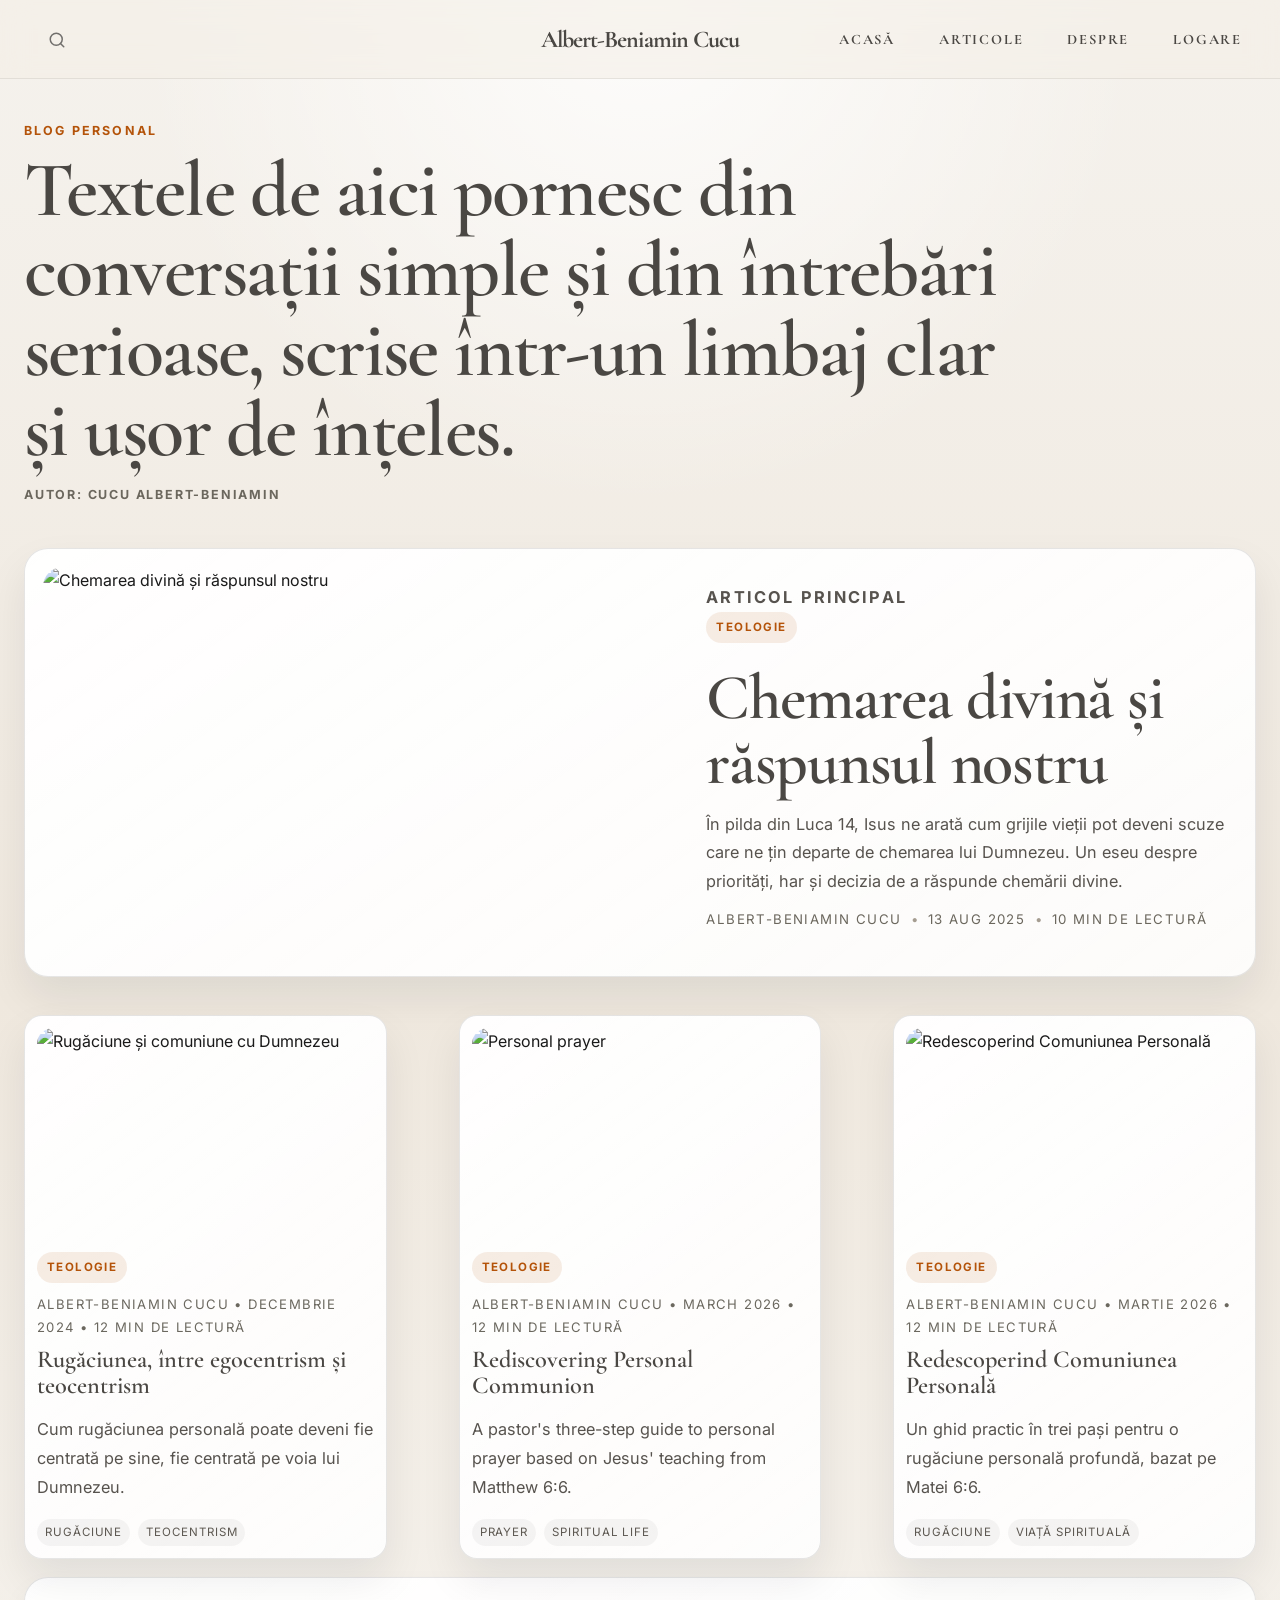
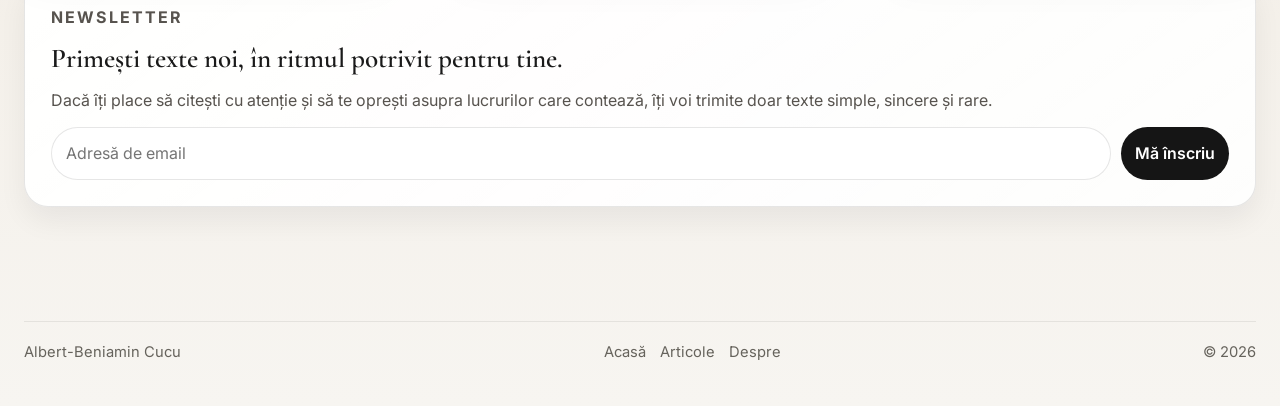
==== index.html @ df70c759 "Update index.html" ====
<!DOCTYPE html>
<html lang="ro">
<head>
    <meta charset="UTF-8">
    <meta name="viewport" content="width=device-width, initial-scale=1.0">
    <meta name="description" content="Blog personal al lui Albert-Beniamin Cucu: eseuri despre credință, viață, sens și liniște, scrise cu ton sobru și editorial.">
    <title>Albert-Beniamin Cucu • Blog personal</title>
    <link rel="stylesheet" href="style.css">

    <!-- Supabase CDN -->
    <script src="https://cdn.jsdelivr.net/npm/@supabase/supabase-js@2"></script>

    <!-- Scripturi de Autentificare -->
    <script src="auth.js" defer></script>
</head>
<body>
    <header>
    <div class="site-header">
        <!-- STÂNGA: Bara de căutare -->
        <div class="header-left">
            <form action="cautare.html" method="GET" class="search-trigger-container" id="search-form">
                <input type="search" name="q" placeholder="Caută..." class="expandable-search" id="search-input" autocomplete="off">
                <label for="search-input" class="search-label" aria-label="Deschide căutarea">
                    <svg class="lupa-svg" width="18" height="18" viewBox="0 0 24 24" fill="none" stroke="currentColor" stroke-width="2" stroke-linecap="round" stroke-linejoin="round">
                        <circle cx="11" cy="11" r="8"></circle>
                        <line x1="21" y1="21" x2="16.65" y2="16.65"></line>
                    </svg>
                </label>
            </form>
        </div>

        <!-- CENTRU: Logo simplu și elegant -->
        <a href="index.html" class="logo">Albert-Beniamin Cucu</a>

        <!-- DREAPTA: Navigație -->
        <nav class="header-right">
            <a href="index.html">Acasă</a>
            <a href="blog.html">Articole</a>
            <a href="despre.html">Despre</a>
            <!-- În interiorul <nav class="header-right"> -->
<a href="autentificare.html" id="auth-link-header">Logare</a>

<!-- Include scriptul de sesiune la finalul fiecărui HTML -->
<script src="auth-session.js"></script>
    </nav>
    </div>
</header>
    <main class="container-grid">
        <section class="editorial-hero">
            <p class="eyebrow">Blog personal</p>
            <h1>Textele de aici pornesc din conversații simple și din întrebări serioase, scrise într-un limbaj clar și ușor de înțeles.</h1>
            <!-- Varianta originala
            <p class="lede">Textele de aici pornesc din conversații simple și din întrebări serioase, scrise într-un limbaj clar și ușor de înțeles.</p>
            -->
            <p class="hero-note">Autor: Cucu Albert-Beniamin</p>
        </section>

       <a href="articol-chemarea-divina.html" class="featured-article">
    <div>
        <img src="https://images.unsplash.com/photo-1517048676732-d65bc937f952?auto=format&fit=crop&w=1200&q=80" 
             alt="Chemarea divină și răspunsul nostru">
    </div>
    <article>
        <p class="eyebrow">Articol principal</p>
        <span class="category-badge">Teologie</span>
        
        <h1>Chemarea divină și răspunsul nostru</h1>
        
        <p>În pilda din Luca 14, Isus ne arată cum grijile vieții pot deveni scuze care ne țin departe de chemarea lui Dumnezeu. Un eseu despre priorități, har și decizia de a răspunde chemării divine.</p>
        
        <div class="feature-meta" style="margin-top: 14px;">
            <span>Albert-Beniamin Cucu</span>
            <span>13 aug 2025</span>
            <span>10 min de lectură</span>
        </div>
    </article>
</a>


        <!-- ARTICOLE GRID -->
        
        <section class="articles-grid" aria-label="Articole recente">
            <a href="rugaciunea-egocentrism-si-teocentrism.html" class="card">
    <img src="https://images.unsplash.com/photo-1507692049790-de58290a4334?auto=format&fit=crop&w=1600&q=80" alt="Rugăciune și comuniune cu Dumnezeu">
    <span class="card-badge">Teologie</span>
    <div class="card-copy">
        <p class="meta">Albert-Beniamin Cucu • Decembrie 2024 • 12 min de lectură</p>
        <h2>Rugăciunea, între egocentrism și teocentrism</h2>
        <p>Cum rugăciunea personală poate deveni fie centrată pe sine, fie centrată pe voia lui Dumnezeu.</p>
        <div class="tag-row">
            <span class="tag-chip">Rugăciune</span>
            <span class="tag-chip">Teocentrism</span>
        </div>
    </div>
</a>

            <a href="rediscovering-personal-communion.html" class="card">
    <img src="https://images.unsplash.com/photo-1438232992991-995b7058bbb3?auto=format&fit=crop&w=1600&q=80" alt="Personal prayer">
    <span class="card-badge">Teologie</span>
    <div class="card-copy">
        <p class="meta">Albert-Beniamin Cucu • March 2026 • 12 min de lectură</p>
        <h2>Rediscovering Personal Communion</h2>
        <p>A pastor's three-step guide to personal prayer based on Jesus' teaching from Matthew 6:6.</p>
        <div class="tag-row">
            <span class="tag-chip">Prayer</span>
            <span class="tag-chip">Spiritual Life</span>
        </div>
    </div>
</a>

            <a href="redescoperind-comuniunea-personala.html" class="card">
    <img src="https://images.unsplash.com/photo-1499728603263-13726abce5fd?auto=format&fit=crop&w=1600&q=80" alt="Redescoperind Comuniunea Personală">
    <span class="card-badge">Teologie</span>
    <div class="card-copy">
        <p class="meta">Albert-Beniamin Cucu • Martie 2026 • 12 min de lectură</p>
        <h2>Redescoperind Comuniunea Personală</h2>
        <p>Un ghid practic în trei pași pentru o rugăciune personală profundă, bazat pe Matei 6:6.</p>
        <div class="tag-row">
            <span class="tag-chip">Rugăciune</span>
            <span class="tag-chip">Viață spirituală</span>
        </div>
    </div>
</a>




            <!-- ARTICOLE Prinicipal apare de doua ori   <a href="articol-chemarea-divina.html" class="card">
                <img src="https://images.unsplash.com/photo-1517048676732-d65bc937f952?auto=format&fit=crop&w=800&q=80" alt="Chemarea divină și răspunsul nostru">
                <span class="card-badge">Teologie</span>
                <div class="card-copy">
                    <p class="meta">Albert-Beniamin Cucu • 13 aug 2025 • 10 min de lectură</p>
                    <h2>Chemarea divină și răspunsul nostru</h2>
                    <p>Reflecții despre pilda scuzelor, chemarea lui Dumnezeu și importanța răspunsului personal în viața credinței.</p>
                    <div class="tag-row"><span class="tag-chip">Chemare</span><span class="tag-chip">Pildă</span></div>
                </div>
            </a> -->

           <!-- <a href="articol-suferinta.html" class="card">
                <img src="https://picsum.photos/id/1005/800/500" alt="Sufletul și suferința">
                <span class="card-badge">Teologie</span>
                <div class="card-copy">
                    <p class="meta">Albert-Beniamin Cucu • 12 ian 2026 • 5 min de lectură</p>
                    <h2>De ce suferința are sens în viața de credincios</h2>
                    <p>Un eseu despre durere, răbdare și felul în care uneori Dumnezeu vorbește prin lucrurile care ne pun la încercare.</p>
                    <div class="tag-row"><span class="tag-chip">Durere</span><span class="tag-chip">Sens</span></div>
                </div>
            </a>

            <a href="articol-esenta-credintei.html" class="card">
                <img src="https://picsum.photos/id/1033/800/500" alt="Esența credinței">
                <span class="card-badge">Patristică</span>
                <div class="card-copy">
                    <p class="meta">Albert-Beniamin Cucu • 8 ian 2026 • 6 min de lectură</p>
                    <h2>Esența credinței în vremuri de zgomot</h2>
                    <p>Un text despre liniște, rugăciune și cum rămânem oameni atunci când totul pare să se grăbească.</p>
                    <div class="tag-row"><span class="tag-chip">Liniște</span><span class="tag-chip">Rugăciune</span></div>
                </div>
            </a>

            <a href="articol-speranta.html" class="card">
                <img src="https://picsum.photos/id/106/800/500" alt="Speranța și viața">
                <span class="card-badge">Spiritualitate</span>
                <div class="card-copy">
                    <p class="meta">Albert-Beniamin Cucu • 2 ian 2026 • 4 min de lectură</p>
                    <h2>Speranța nu este o idee, ci o practică</h2>
                    <p>Despre felul în care nădejdea devine mai reală în viața de zi cu zi, nu doar în cuvinte.</p>
                    <div class="tag-row"><span class="tag-chip">Nădejde</span><span class="tag-chip">Răbdare</span></div>
                </div>
            </a>

            <a href="articol-rugaciune.html" class="card">
                <img src="https://picsum.photos/id/1018/800/500" alt="Rugăciunea de dimineață">
                <span class="card-badge">Istorie</span>
                <div class="card-copy">
                    <p class="meta">Albert-Beniamin Cucu • 28 dec 2025 • 3 min de lectură</p>
                    <h2>Rugăciunea mea de dimineață și sensul zilei</h2>
                    <p>Un text simplu despre cum încep ziua, de ce mă opresc o clipă și ce îmi schimbă tonul întregii zile.</p>
                    <div class="tag-row"><span class="tag-chip">Ritual</span><span class="tag-chip">Dimineață</span></div>
                </div>
            </a> -->

        </section>

        <section id="newsletter" class="newsletter-card" aria-label="Newsletter">
            <p class="eyebrow">Newsletter</p>
            <h2 style="font-family:var(--serif); font-size:1.7rem; line-height:1.05; font-weight:600;">Primești texte noi, în ritmul potrivit pentru tine.</h2>
            <p>Dacă îți place să citești cu atenție și să te oprești asupra lucrurilor care contează, îți voi trimite doar texte simple, sincere și rare.</p>
            <form class="newsletter-form">
                <input type="email" placeholder="Adresă de email" aria-label="Adresă de email">
                <button type="button">Mă înscriu</button>
            </form>
        </section>
    </main>

    <footer>
        <div class="footer-inner">
            <span>Albert-Beniamin Cucu</span>
            <div class="footer-links">
                <a href="index.html">Acasă</a>
                <a href="blog.html">Articole</a>
                <a href="despre.html">Despre</a>
            </div>
            <span>© 2026</span>
        </div>
    </footer>

    <button class="back-to-top" type="button" aria-label="Înapoi sus">↑</button>
    <script src="script.js"></script>

</body>
</html>
---- style.css ----
@import url('https://fonts.googleapis.com/css2?family=Cormorant+Garamond:ital,wght@0,300;0,400;0,500;0,600;1,400&family=Inter:wght@400;500;600;700&display=swap');

:root {
  --bg: #f4f3f0;
  --surface: rgba(255, 255, 255, 0.92);
  --surface-strong: #fffdfa;
  --text: #1a1a1a;
  --muted: #57534e;
  --accent: #b45309;
  --line: rgba(17, 17, 17, 0.10);
  --shadow: 0 20px 42px rgba(15, 23, 42, 0.08);
  --shadow-soft: 0 14px 28px rgba(15, 23, 42, 0.06);
  --serif: 'Cormorant Garamond', serif;
  --sans: 'Inter', sans-serif;
}

* { box-sizing: border-box; margin: 0; padding: 0; }

html { scroll-behavior: smooth; }

body {
  background:
    radial-gradient(circle at top, rgba(255,255,255,0.82), transparent 24%),
    linear-gradient(180deg, #f5f2ed 0%, #efe8de 50%, #f7f5f1 100%);
  color: var(--text);
  font-family: var(--sans);
  line-height: 1.65;
  overflow-x: hidden;
  -webkit-font-smoothing: antialiased;
  text-rendering: optimizeLegibility;
}

img { display: block; max-width: 100%; }

#progress-bar {
  position: fixed;
  top: 0;
  left: 0;
  height: 3px;
  width: 0;
  background: linear-gradient(90deg, #c2410c, #d97706);
  z-index: 40;
}

a { color: inherit; text-decoration: none; }

header {
  position: sticky;
  top: 0;
  z-index: 100;
  /* Fundal mult mai transparent cu blur puternic */
  background: rgba(244, 239, 230, 0.6) !important; 
  backdrop-filter: blur(20px) saturate(180%);
  -webkit-backdrop-filter: blur(20px) saturate(180%);
  border-bottom: 1px solid rgba(17, 17, 17, 0.05);
  padding: 12px 0; /* Mai subțire pe desktop */
  transition: var(--transition);
}

.site-header {
  display: flex;
  justify-content: space-between;
  align-items: center;
  gap: 16px;
  flex-wrap: wrap;
}

.header-actions {
  display: flex;
  align-items: center;
  gap: 10px;
  flex-wrap: wrap;
  justify-content: flex-end;
}

.logo {
  font-family: var(--serif);
  font-size: 2.1rem;
  font-weight: 700;
  letter-spacing: -0.04em;
  color: #121212;
}

nav {
  display: flex;
  align-items: center;
  flex-wrap: wrap;
  gap: 8px;
}

.search-box {
  display: flex;
  align-items: center;
  border: 1px solid rgba(17, 17, 17, 0.10);
  border-radius: 999px;
  background: rgba(255, 255, 255, 0.78);
  padding: 0 10px;
  min-width: min(280px, 100%);
  box-shadow: var(--shadow-soft);
}

.search-box input {
  border: 0;
  background: transparent;
  color: var(--text);
  font: inherit;
  padding: 10px 8px;
  width: 100%;
}

.search-box input::placeholder { color: #7a756e; }

nav a {
  text-transform: uppercase;
  font-size: 0.72rem;
  letter-spacing: 1.8px;
  font-weight: 700;
  color: #5f5b54;
  padding: 10px 12px;
  border-radius: 999px;
  transition: background-color 0.2s ease, color 0.2s ease;
}

nav a:hover {
  color: var(--accent);
  background: rgba(255,255,255,0.65);
}

.container-grid {
  max-width: 1320px;
  margin: 0 auto;
  padding: 36px 24px 96px;
}

.container-reading {
  max-width: 760px;
  margin: 0 auto;
  padding: 28px 18px 104px;
}

.eyebrow {
  text-transform: uppercase;
  letter-spacing: 2.15px;
  font-size: 0.78rem;
  font-weight: 700;
  color: var(--accent);
}

.editorial-hero {
  max-width: 980px;
  margin: 6px 0 42px;
}

.editorial-hero h1 {
  font-family: var(--serif);
  font-size: clamp(2.8rem, 7vw, 4.9rem);
  line-height: 1.02;
  font-weight: 600;
  letter-spacing: -0.04em;
  margin: 10px 0 14px;
}

.editorial-hero .lede {
  max-width: 760px;
  color: #6b675d; /* Am înlocuit var(--muted) cu o culoare fixă mai caldă */
  font-size: 1.08rem;
  line-height: 1.65;
}

.hero-note {
  margin-top: 12px;
  text-transform: uppercase;
  letter-spacing: 1.8px;
  font-size: 0.78rem;
  font-weight: 700;
  color: #6b675d;
}

.featured-article,
.card {
  border: 1px solid var(--line);
  border-radius: 24px;
  background: linear-gradient(145deg, rgba(255,255,255,0.96), rgba(255,255,255,0.84));
  box-shadow: var(--shadow);
}

.intro-card {
  padding: 24px;
  display: flex;
  flex-direction: column;
  justify-content: center;
}

.intro-card h2 {
  font-family: var(--serif);
  font-size: clamp(1.8rem, 5vw, 2.4rem);
  line-height: 1.08;
  font-weight: 600;
  margin: 10px 0 14px;
}

.intro-card p {
  color: var(--muted);
  font-size: 1rem;
}

.ghost-link {
  display: inline-flex;
  align-items: center;
  width: fit-content;
  margin-top: 16px;
  padding: 10px 14px;
  border-radius: 999px;
  background: #151515;
  color: #fff;
  font-size: 0.92rem;
  font-weight: 600;
}

.featured-article {
  display: grid;
  grid-template-columns: 1.08fr 0.92fr;
  gap: 36px;
  align-items: center;
  padding: 18px;
  margin-bottom: 38px;
  transition: transform 0.18s ease, box-shadow 0.18s ease;
}

.featured-article:hover {
  transform: translateY(-3px);
  box-shadow: 0 24px 42px rgba(15, 23, 42, 0.12);
}

.featured-article img {
  width: 100%;
  aspect-ratio: 16 / 10;
  object-fit: cover;
  border-radius: 20px;
}

.featured-article article {
  padding: 8px 6px 8px 2px;
}

.feature-meta {
  display: flex;
  flex-wrap: wrap;
  gap: 10px;
  color: #6b675d;
  font-size: 0.83rem;
  text-transform: uppercase;
  letter-spacing: 1.4px;
  margin-bottom: 10px;
}

.feature-meta span + span::before {
  content: '•';
  margin-right: 8px;
  color: #a59d91;
}

.card-badge,
.category-badge {
  display: inline-flex;
  align-items: center;
  width: fit-content;
  border-radius: 999px;
  padding: 6px 10px;
  background: rgba(180, 83, 9, 0.10);
  color: var(--accent);
  font-size: 0.72rem;
  font-weight: 700;
  text-transform: uppercase;
  letter-spacing: 1.4px;
  margin-bottom: 10px;
}

.featured-article h1,
.essay-header h1 {
  font-family: var(--serif);
  font-size: clamp(2.6rem, 5vw, 4.6rem);
  line-height: 1.02;
  font-weight: 600;
  letter-spacing: -0.03em;
  margin: 12px 0 14px;
}

.featured-article p,
.card p,
.standfirst {
  color: var(--muted);
  font-size: 1.02rem;
  line-height: 1.75;
}

.essay-content p {
  color: #24211b;
  font-family: var(--serif);
  font-size: 1.18rem;
  line-height: 1.88;
  margin-bottom: 1.35rem;
}

.articles-grid {
  display: grid;
  grid-template-columns: repeat(auto-fit, minmax(310px, 1fr));
  gap: 72px;
}

.articles-grid.compact {
  gap: 24px;
}

.card {
  display: block;
  padding: 12px;
  border-radius: 18px;
  transition: transform 0.18s ease, box-shadow 0.18s ease, opacity 0.18s ease;
}

.card:hover {
  transform: translateY(-4px);
  box-shadow: 0 26px 42px rgba(15, 23, 42, 0.12);
  opacity: 0.98;
}

.card img {
  width: 100%;
  aspect-ratio: 16 / 10;
  object-fit: cover;
  border-radius: 16px;
  margin-bottom: 14px;
}

.card h2 {
  font-family: var(--serif);
  font-size: 1.52rem;
  line-height: 1.08;
  font-weight: 500;
  margin-bottom: 8px;
}

.card .card-copy {
  display: grid;
  gap: 8px;
}

.card .tag-row {
  display: flex;
  flex-wrap: wrap;
  gap: 8px;
  margin-top: 10px;
}

.card .tag-chip {
  display: inline-flex;
  align-items: center;
  border-radius: 999px;
  padding: 4px 8px;
  background: rgba(17, 17, 17, 0.04);
  color: #5d5851;
  font-size: 0.72rem;
  letter-spacing: 0.08em;
  text-transform: uppercase;
}

.card .meta,
.article-meta,
.meta {
  color: #6b685f;
  font-size: 0.82rem;
  text-transform: uppercase;
  letter-spacing: 1.4px;
}

.reading-pill {
  display: inline-flex;
  align-items: center;
  gap: 8px;
  color: #6d685d;
  text-transform: uppercase;
  letter-spacing: 1.6px;
  font-size: 0.78rem;
  font-weight: 700;
}

.article-meta {
  display: flex;
  flex-wrap: wrap;
  gap: 10px;
  align-items: center;
  color: #6b675d;
  font-size: 0.86rem;
  text-transform: uppercase;
  letter-spacing: 1.4px;
}

.article-meta span + span::before {
  content: '•';
  margin-right: 10px;
  color: #a59d91;
}

.essay-header {
  text-align: left;
  margin: 18px auto 30px;
  max-width: 900px;
}

.essay-header h1 {
  margin-bottom: 14px;
}

.standfirst {
  font-family: var(--serif);
  font-size: 1.35rem;
  line-height: 1.35;
  color: #3c3832;
  font-style: italic;
  margin-bottom: 18px;
}

.essay-content p {
  font-family: var(--serif);
  font-size: 1.18rem;
  color: #25231d;
  margin-bottom: 24px;
}

.drop-cap::first-letter {
  font-size: 5.2rem;
  float: left;
  line-height: 0.82;
  margin-right: 10px;
  margin-top: 5px;
  font-family: var(--serif);
  font-weight: 600;
}

.full-width-img {
  width: 100vw;
  margin-left: calc(50% - 50vw);
  margin-bottom: 32px;
  border-radius: 24px;
  overflow: hidden;
}

.full-width-img img {
  width: 100%;
  height: auto;
  display: block;
}

.author-note {
  margin-top: 36px;
  border-top: 1px solid var(--line);
  padding-top: 18px;
  color: var(--muted);
  font-size: 0.98rem;
}

footer {
  max-width: 1320px;
  margin: 0 auto;
  padding: 18px 24px 42px;
  color: #66635c;
  font-size: 0.92rem;
}

.newsletter-card,
.author-card,
.related-card,
.share-card {
  border: 1px solid var(--line);
  border-radius: 24px;
  background: linear-gradient(145deg, rgba(255,255,255,0.96), rgba(255,255,255,0.88));
  box-shadow: var(--shadow-soft);
}

.newsletter-card {
  padding: 26px;
  display: grid;
  gap: 14px;
  margin-top: 18px;
}

.newsletter-card p {
  color: var(--muted);
  font-size: 1rem;
}

.newsletter-form {
  display: flex;
  flex-wrap: wrap;
  gap: 10px;
}

.newsletter-form input {
  flex: 1 1 260px;
  border: 1px solid var(--line);
  border-radius: 999px;
  padding: 12px 14px;
  background: rgba(255,255,255,0.9);
  color: var(--text);
  font: inherit;
}

.newsletter-form button {
  border: 0;
  border-radius: 999px;
  padding: 11px 14px;
  background: #151515;
  color: #fff;
  font: inherit;
  font-weight: 600;
  cursor: pointer;
  transition: transform 0.15s ease, opacity 0.15s ease;
}

.newsletter-form button:hover {
  transform: translateY(-1px);
  opacity: 0.95;
}

.back-to-top {
  width: 46px;
  height: 46px;
  padding: 0;
  border: 1px solid rgba(180, 83, 9, 0.25);
  border-radius: 999px;
  background: rgba(255, 255, 255, 0.94);
  color: var(--accent);
  font-size: 1.12rem;
  line-height: 1;
  display: inline-flex;
  align-items: center;
  justify-content: center;
  box-shadow: var(--shadow-soft);
  cursor: pointer;
  transition: transform 0.15s ease, background-color 0.15s ease, color 0.15s ease;
}

.back-to-top:hover {
  transform: translateY(-1px);
  background: rgba(180, 83, 9, 0.08);
  color: #9a4d0b;
}

.back-to-top {
  position: fixed;
  right: 18px;
  bottom: 18px;
  z-index: 30;
  box-shadow: var(--shadow-soft);
  display: none;
}

.back-to-top.visible { display: inline-flex; }

.share-card {
  padding: 18px;
  margin-top: 24px;
}

.share-row {
  display: flex;
  flex-wrap: wrap;
  gap: 10px;
  margin-top: 10px;
}

.share-link {
  display: inline-flex;
  align-items: center;
  gap: 8px;
  border: 1px solid var(--line);
  border-radius: 999px;
  padding: 9px 12px;
  background: rgba(255,255,255,0.9);
  color: #333;
  font-size: 0.92rem;
  transition: border-color 0.15s ease, color 0.15s ease;
}

.share-link:hover {
  border-color: rgba(194, 65, 12, 0.35);
  color: var(--accent);
}

.author-card {
  padding: 20px;
  margin-top: 24px;
}

.author-card-inner {
  display: flex;
  gap: 16px;
  align-items: flex-start;
}

.author-avatar {
  width: 72px;
  height: 72px;
  border-radius: 50%;
  object-fit: cover;
  border: 1px solid rgba(17, 17, 17, 0.08);
  flex: 0 0 auto;
}

.author-card h3,
.related-card h3 {
  font-family: var(--serif);
  font-size: 1.35rem;
  line-height: 1.1;
  margin-bottom: 8px;
}

.author-card p,
.related-card p {
  color: var(--muted);
  font-size: 0.98rem;
}

.related-grid {
  display: grid;
  grid-template-columns: repeat(auto-fit, minmax(220px, 1fr));
  gap: 18px;
  margin-top: 14px;
}

.filter-row {
  display: flex;
  flex-wrap: wrap;
  gap: 10px;
  margin: 8px 0 18px;
}

.filter-chip {
  border: 1px solid rgba(17, 17, 17, 0.10);
  border-radius: 999px;
  background: rgba(255, 255, 255, 0.82);
  color: #4b463e;
  padding: 8px 12px;
  cursor: pointer;
  font-size: 0.82rem;
  text-transform: uppercase;
  letter-spacing: 1.3px;
  transition: border-color 0.2s ease, color 0.2s ease, background-color 0.2s ease;
}

.filter-chip:hover,
.filter-chip.active {
  border-color: rgba(180, 83, 9, 0.35);
  background: rgba(180, 83, 9, 0.10);
  color: var(--accent);
}

.about-grid,
.mission-grid {
  display: grid;
  grid-template-columns: repeat(auto-fit, minmax(280px, 1fr));
  gap: 18px;
  margin-top: 18px;
}

.highlight-card {
  border: 1px solid var(--line);
  border-radius: 24px;
  padding: 18px;
  background: linear-gradient(145deg, rgba(255,255,255,0.96), rgba(255,255,255,0.88));
  box-shadow: var(--shadow-soft);
}

.highlight-card h3,
.highlight-card h2 {
  font-family: var(--serif);
  font-size: 1.45rem;
  line-height: 1.08;
  margin-bottom: 10px;
}

.highlight-card p {
  color: var(--muted);
  font-size: 0.98rem;
}

.related-card {
  padding: 12px;
}

.related-card img {
  width: 100%;
  aspect-ratio: 16 / 10;
  object-fit: cover;
  border-radius: 14px;
  margin-bottom: 10px;
}

.related-card h3 {
  font-size: 1.15rem;
  margin-bottom: 6px;
}

.caption {
  display: block;
  font-size: 0.88rem;
  color: #6f6b64;
  text-align: center;
  margin-top: 8px;
  margin-bottom: 16px;
}

.footer-inner {
  display: flex;
  justify-content: space-between;
  gap: 14px;
  flex-wrap: wrap;
  border-top: 1px solid rgba(17, 17, 17, 0.08);
  padding-top: 18px;
}

.footer-links {
  display: flex;
  flex-wrap: wrap;
  gap: 14px;
}

.footer-links a:hover {
  color: var(--accent);
}

@media (max-width: 1040px) {
  .featured-article { grid-template-columns: 1fr; }
  .articles-grid { gap: 42px; }
}

@media (max-width: 900px) {
  .header-actions { width: 100%; justify-content: space-between; }
  .search-box { min-width: 0; flex: 1 1 240px; }
}

@media (max-width: 760px) {
  header {
    padding: 14px 14px 16px;
  }

  .site-header {
    align-items: flex-start;
  }

  nav {
    width: 100%;
    gap: 4px;
  }

  nav a {
    padding: 8px 10px;
  }

  .container-grid,
  .container-reading {
    padding-left: 20px;
    padding-right: 20px;
  }

  .editorial-hero {
    margin-bottom: 18px;
  }

  .editorial-hero h1 {
    font-size: clamp(2rem, 8vw, 2.6rem);
    line-height: 1.05;
  }

  .featured-article {
    gap: 14px;
    padding: 10px;
  }

  .featured-article h1,
  .essay-header h1 {
    font-size: clamp(2rem, 8vw, 2.6rem);
  }

  .essay-content p {
    font-size: 1.04rem;
    line-height: 1.75;
  }

  .card h2 {
    font-size: 1.35rem;
  }

  .newsletter-card {
    padding: 18px;
  }

  .newsletter-form button {
    width: 100%;
  }

  .header-actions,
  nav {
    width: 100%;
  }

  .search-box {
    width: 100%;
  }
}
/* ============================================================
   FIX FINAL: CULOARE GRI-CALD (EDITORIAL) PENTRU TOT SITE-UL
   ============================================================ */

/* 1. Forțăm culoarea pe toate titlurile H1 (Index și Articole) */
h1, 
.editorial-hero h1, 
.featured-article h1, 
.essay-header h1,
.article-top-section h1 {
    color: #4a4743 !important;
    font-weight: 600 !important;
    letter-spacing: -0.02em !important;
}

/* 2. Forțăm culoarea pe Logo și Navigație */
.logo, 
.site-header .logo {
    color: #4a4743 !important;
    font-family: var(--serif) !important;
    opacity: 1 !important;
}

nav a {
    color: rgba(74, 71, 67, 0.8) !important; /* Navigație puțin mai discretă */
}

/* 3. Forțăm culoarea pe Carduri (H2 și H3) */
.card-copy h2, 
.card h3,
.related-card h3 {
    color: #4a4743 !important;
    font-weight: 600 !important;
}

/* 4. Fix pentru Bara de Căutare (să fie în ton) */
.search-field {
    color: #4a4743 !important;
}

.search-field::placeholder {
    color: rgba(74, 71, 67, 0.4) !important;
}

.search-wrapper {
    border-bottom: 1px solid rgba(74, 71, 67, 0.2) !important;
}
/* ALINIERE GENERALĂ HEADER */
.site-header {
    display: flex;
    justify-content: space-between;
    align-items: center;
    max-width: 1200px;
    margin: 0 auto;
    width: 100%;
}

.logo {
    font-family: var(--serif);
    font-size: 1.5rem;
    font-weight: 700;
    color: #4a4743 !important;
    text-decoration: none;
    letter-spacing: -0.02em;
}
/* ===== LOGO & SITE HEADER ALIGNMENT ===== */
.site-header {
    display: flex;
    justify-content: space-between;
    align-items: center;
    max-width: 1200px;
    margin: 0 auto;
    width: 100%;
}

.logo {
    font-family: var(--serif);
    font-size: 1.5rem;
    font-weight: 700;
    color: #4a4743 !important;
    text-decoration: none;
    letter-spacing: -0.02em;
}

/* ===== EXPANDABLE SEARCH CU LUPA SVG ===== */
.search-trigger-container {
    display: inline-flex;
    align-items: center;
    position: relative;
    margin-left: 15px;
    vertical-align: middle;
}

.lupa-svg {
    color: #4a4743; /* Culoarea gri-cald a site-ului */
    opacity: 0.6;
    transition: all 0.3s ease;
}

.search-label {
    cursor: pointer;
    display: flex;
    align-items: center;
    padding: 5px;
}

.search-label:hover .lupa-svg {
    opacity: 1;
    transform: scale(1.1);
}

.expandable-search {
    width: 0px;
    opacity: 0;
    border: none !important;
    border-bottom: 1px solid rgba(74, 71, 67, 0.2) !important;
    background: transparent !important;
    outline: none !important;
    padding: 4px 0 !important;
    font-family: var(--serif) !important;
    font-size: 0.9rem !important;
    color: #4a4743 !important;
    transition: width 0.4s cubic-bezier(0.4, 0, 0.2, 1), opacity 0.3s ease !important;
    cursor: pointer;
}

.expandable-search:focus {
    width: 150px;
    opacity: 1;
    cursor: text;
    margin-right: 10px;
    padding-right: 5px !important;
}

.expandable-search::placeholder {
    color: rgba(74, 71, 67, 0.4);
    font-style: italic;
}

/* FIX MOBIL */
@media (max-width: 768px) {
    .site-header {
        flex-direction: column;
        gap: 15px;
    }
    .search-trigger-container {
        margin-left: 0;
        width: 100%;
        justify-content: center;
    }
    .expandable-search:focus {
        width: 100% !important;
    }
}
/* Curățăm stilul butonului de search să arate exact ca vechiul label */
.search-label {
    background: none !important;
    border: none !important;
    padding: 5px !important;
    cursor: pointer !important;
    display: flex !important;
    align-items: center !important;
    outline: none !important;
}

.search-label:hover .lupa-svg {
    opacity: 1;
    transform: scale(1.1);
}

/* Ne asigurăm că formularul stă bine în navigație */
.search-trigger-container {
    display: inline-flex;
    vertical-align: middle;
    margin-left: 15px;
}
/* ============================================================
   HEADER CENTERED LAYOUT - LOGO ÎN CENTRU
   ============================================================ */

header {
    max-width: 100%;
    margin: 0 auto;
    padding: 18px 26px 16px;
    border-bottom: 1px solid rgba(17, 17, 17, 0.08);
    background: rgba(244, 239, 230, 0.86);
    backdrop-filter: blur(14px);
    position: sticky;
    top: 0;
    z-index: 20;
}

.site-header {
    display: grid;
    grid-template-columns: 1fr auto 1fr;
    align-items: center;
    gap: 30px;
    max-width: 1320px;
    margin: 0 auto;
}

.header-left {
    display: flex;
    justify-content: flex-start;
}

.logo {
    font-family: var(--serif);
    font-size: 1.5rem;
    font-weight: 700;
    letter-spacing: -0.04em;
    color: #4a4743 !important;
    text-decoration: none;
    text-align: center;
    transition: opacity 0.3s ease;
    white-space: nowrap;
}

.logo:hover {
    opacity: 0.8;
}

.header-right {
    display: flex;
    justify-content: flex-end;
    gap: 20px;
}

.header-right a {
    font-family: var(--serif);
    font-size: 0.9rem;
    color: #4a4743 !important;
    text-decoration: none;
    transition: opacity 0.3s ease;
    white-space: nowrap;
}

.header-right a:hover {
    opacity: 0.6;
}

/* 4. SISTEM CĂUTARE EXPANDABILĂ (Stânga) */
.header-left { 
    display: flex; 
    justify-content: flex-start; 
    align-items: center;
    min-width: 40px; /* Asigură spațiu pentru lupă */
}

.search-trigger-container {
    display: flex;
    align-items: center;
    position: relative;
    flex-direction: row-reverse; /* Pune lupa înaintea inputului vizual */
}

.expandable-search {
    width: 0;
    opacity: 0;
    border: none !important;
    border-bottom: 1px solid rgba(74, 71, 67, 0.3) !important;
    background: transparent !important;
    outline: none !important;
    font-family: var(--serif) !important;
    font-size: 0.95rem !important;
    color: var(--text-main) !important;
    padding: 4px 0 !important;
    transition: width 0.4s cubic-bezier(0.4, 0, 0.2, 1), opacity 0.3s ease;
    /* Eliminăm visibility:hidden care bloca click-ul */
    pointer-events: none; 
}

/* Când dai click pe lupă, inputul se activează */
.expandable-search:focus {
    width: 180px;
    opacity: 1;
    pointer-events: auto; /* Permite scrierea */
    padding-left: 10px !important;
    margin-left: 5px;
}

.search-label {
    cursor: pointer;
    display: flex;
    align-items: center;
    justify-content: center;
    width: 32px;
    height: 32px;
    z-index: 10; /* Se asigură că lupa e mereu deasupra pentru click */
}

.lupa-svg {
    color: var(--text-main);
    opacity: 0.6;
    transition: var(--transition);
}

.search-label:hover .lupa-svg {
    opacity: 1;
    transform: scale(1.1);
}

/* Stil pentru placeholder */
.expandable-search::placeholder {
    color: rgba(74, 71, 67, 0.4);
    font-style: italic;
}
/* ============================================================
   9. RESPONSIVE DESIGN (OPTIMIZAT PENTRU MOBIL - NOTA 10)
   ============================================================ */
@media (max-width: 768px) {
    /* 1. Header ultra-subțire și transparent */
    header {
        padding: 8px 0 !important;
        background: rgba(244, 239, 230, 0.6) !important;
        backdrop-filter: blur(15px) !important;
        -webkit-backdrop-filter: blur(15px) !important;
    }

    /* 2. Re-aranjare layout: Căutare în stânga, Navigație în dreapta */
    .site-header {
        grid-template-columns: auto 1fr !important; /* Scoatem coloana de logo */
        gap: 0 !important;
        padding: 0 15px !important;
    }

    /* 3. ASCUNDEM LOGO-UL (Numele) DOAR PE MOBIL */
    .logo {
        display: none !important;
    }

    /* 4. Stiluri Navigație (Home, Articole, Despre) */
    .header-right {
        justify-content: flex-end !important;
        gap: 12px !important; /* Spațiu între link-uri */
    }

    .header-right a {
        font-size: 0.65rem !important;
        letter-spacing: 1px !important;
        font-weight: 700;
        text-transform: uppercase;
        color: var(--text-main) !important;
        padding: 5px 2px !important;
    }

    /* 5. Căutarea pe mobil */
    .header-left {
        display: flex !important;
        align-items: center !important;
    }

    .expandable-search:focus {
        width: 110px !important; /* Se deschide suficient cât să nu înghesuie meniul */
        font-size: 0.85rem !important;
        background: rgba(255,255,255,0.3) !important;
        border-radius: 4px;
    }

    .lupa-svg {
        width: 18px;
        height: 18px;
    }

    /* 6. Ajustări conținut pagină pentru a câștiga spațiu */
    .editorial-hero {
        margin: 25px auto 15px !important;
    }

    .editorial-hero h1 {
        font-size: 2.2rem !important;
        padding: 0 10px;
    }

    /* Protejăm marginile textului în articole */
    .container-reading, .essay-content {
        padding: 30px 20px !important;
    }
}

/* Fix pentru ecrane foarte înguste (sub 360px) */
@media (max-width: 360px) {
    .header-right {
        gap: 8px !important;
    }
    .header-right a {
        font-size: 0.6rem !important;
        letter-spacing: 0.5px !important;
    }
}
/* ===== STILURI PAGINA AUTENTIFICARE ===== */
.auth-wrapper {
    min-height: 80vh;
    display: flex;
    align-items: center;
    justify-content: center;
    padding: 20px;
}
.auth-card {
    width: 100%;
    max-width: 400px;
    background: #fffdfa;
    padding: 40px;
    border-radius: 24px;
    border: 1px solid rgba(17, 17, 17, 0.08);
    box-shadow: 0 20px 42px rgba(15, 23, 42, 0.08);
    position: relative;
    overflow: hidden;
}
.auth-card h1 {
    font-family: 'Cormorant Garamond', serif;
    font-size: 2.2rem;
    color: #4a4743;
    text-align: center;
    margin-bottom: 8px;
}
.auth-card p {
    text-align: center;
    color: #74716b;
    font-size: 0.95rem;
    margin-bottom: 30px;
}
.form-group { margin-bottom: 20px; }
.form-group input {
    width: 100%;
    padding: 14px;
    border: 1px solid rgba(17, 17, 17, 0.1);
    border-radius: 12px;
    font-family: inherit;
    font-size: 1rem;
    outline: none;
    transition: border-color 0.3s;
}
.form-group input:focus { border-color: #b45309; }

.btn-auth {
    width: 100%;
    padding: 14px;
    background: #4a4743;
    color: white;
    border: none;
    border-radius: 12px;
    font-size: 1rem;
    font-weight: 600;
    cursor: pointer;
    transition: all 0.3s ease;
}
.btn-auth:disabled { background: #a5a29a; cursor: not-allowed; }

#success-banner {
    display: none;
    background: #d1fae5;
    color: #065f46;
    padding: 15px;
    border-radius: 12px;
    text-align: center;
    font-weight: 600;
    margin-bottom: 20px;
    border: 1px solid #34d399;
}
#error-msg {
    color: #c2410c;
    font-size: 0.85rem;
    text-align: center;
    margin-top: 15px;
    display: none;
}
.toggle-text {
    text-align: center;
    margin-top: 25px;
    font-size: 0.9rem;
    color: #74716b;
}
.toggle-link {
    color: #b45309;
    font-weight: 700;
    cursor: pointer;
}
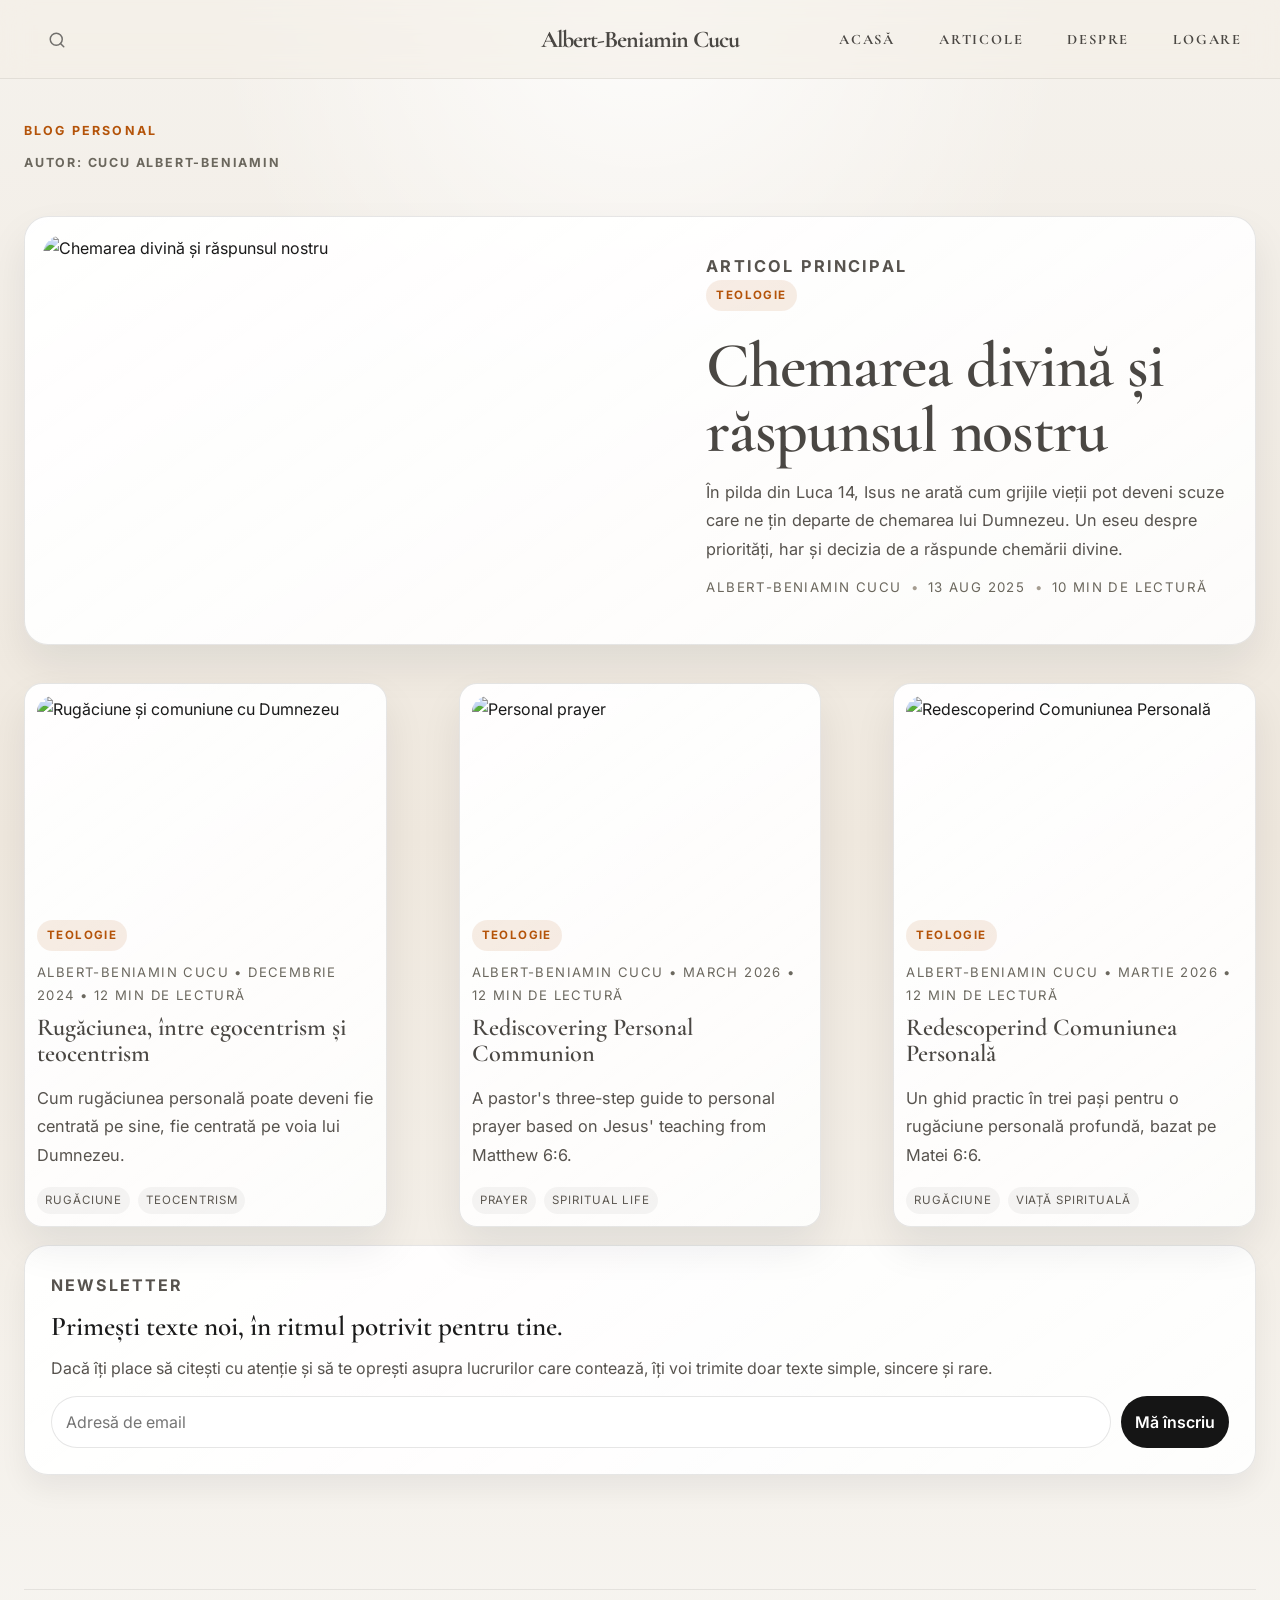
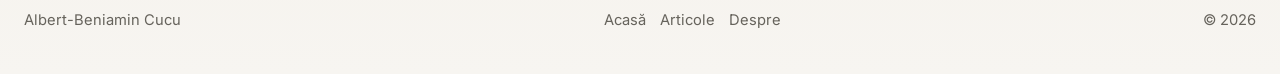
==== commit e6e10046: "Update index.html" ====
--- a/index.html
+++ b/index.html
@@ -6,12 +6,8 @@
     <meta name="description" content="Blog personal al lui Albert-Beniamin Cucu: eseuri despre credință, viață, sens și liniște, scrise cu ton sobru și editorial.">
     <title>Albert-Beniamin Cucu • Blog personal</title>
     <link rel="stylesheet" href="style.css">
-
-    <!-- Supabase CDN -->
     <script src="https://cdn.jsdelivr.net/npm/@supabase/supabase-js@2"></script>
-
-    <!-- Scripturi de Autentificare -->
-    <script src="auth.js" defer></script>
+    <script src="script.js"></script>
 </head>
 <body>
     <header>
@@ -48,9 +44,8 @@
     <main class="container-grid">
         <section class="editorial-hero">
             <p class="eyebrow">Blog personal</p>
+            <!--
             <h1>Textele de aici pornesc din conversații simple și din întrebări serioase, scrise într-un limbaj clar și ușor de înțeles.</h1>
-            <!-- Varianta originala
-            <p class="lede">Textele de aici pornesc din conversații simple și din întrebări serioase, scrise într-un limbaj clar și ușor de înțeles.</p>
             -->
             <p class="hero-note">Autor: Cucu Albert-Beniamin</p>
         </section>
--- a/style.css
+++ b/style.css
@@ -1287,11 +1287,51 @@
     font-weight: 700;
     cursor: pointer;
 }
-
-
-
-
-
-
-
-
+/* ===== STILURI PAGINA DESPRE (AUTOR) ===== */
+
+.profile-image-wrapper {
+    margin: 40px auto 20px;
+    width: 180px;
+    height: 180px;
+}
+
+.about-round-img {
+    width: 100%;
+    height: 100%;
+    object-fit: cover;
+    border-radius: 50%; /* Face imaginea rotundă */
+    border: 3px solid white;
+    box-shadow: 0 10px 25px rgba(0,0,0,0.1);
+}
+
+.section-divider {
+    border: none;
+    border-top: 1px solid var(--line);
+    margin: 40px 0;
+    width: 100%;
+    opacity: 0.3;
+}
+
+.english-text {
+    font-style: normal;
+    border-left: 2px solid rgba(180, 83, 9, 0.2);
+    padding-left: 25px;
+}
+
+@media (max-width: 768px) {
+    .profile-image-wrapper {
+        width: 140px;
+        height: 140px;
+    }
+    .english-text {
+        padding-left: 15px;
+    }
+}
+
+
+
+
+
+
+
+
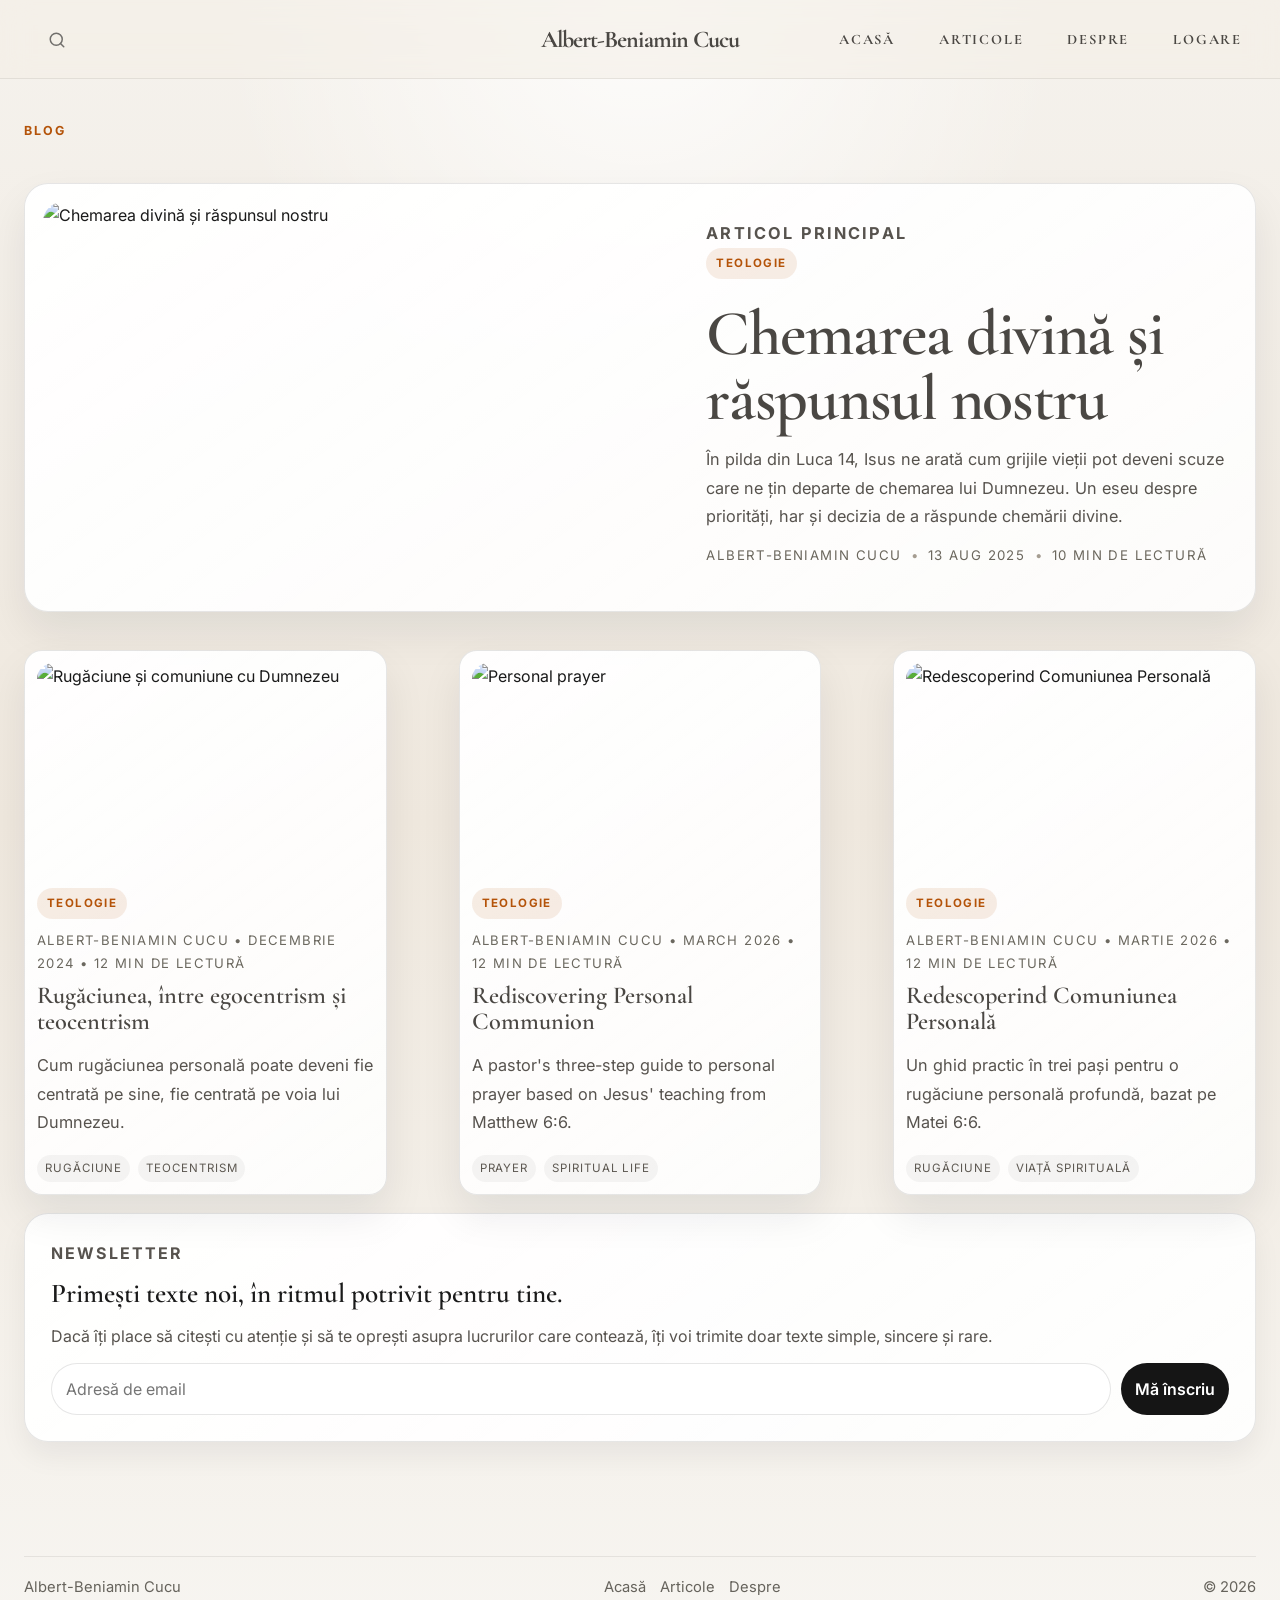
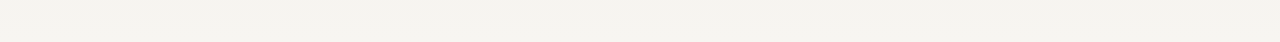
==== commit 778b69f1: "Update index.html" ====
--- a/index.html
+++ b/index.html
@@ -43,11 +43,10 @@
 </header>
     <main class="container-grid">
         <section class="editorial-hero">
-            <p class="eyebrow">Blog personal</p>
+            <p class="eyebrow">Blog</p>
             <!--
             <h1>Textele de aici pornesc din conversații simple și din întrebări serioase, scrise într-un limbaj clar și ușor de înțeles.</h1>
             -->
-            <p class="hero-note">Autor: Cucu Albert-Beniamin</p>
         </section>
 
        <a href="articol-chemarea-divina.html" class="featured-article">
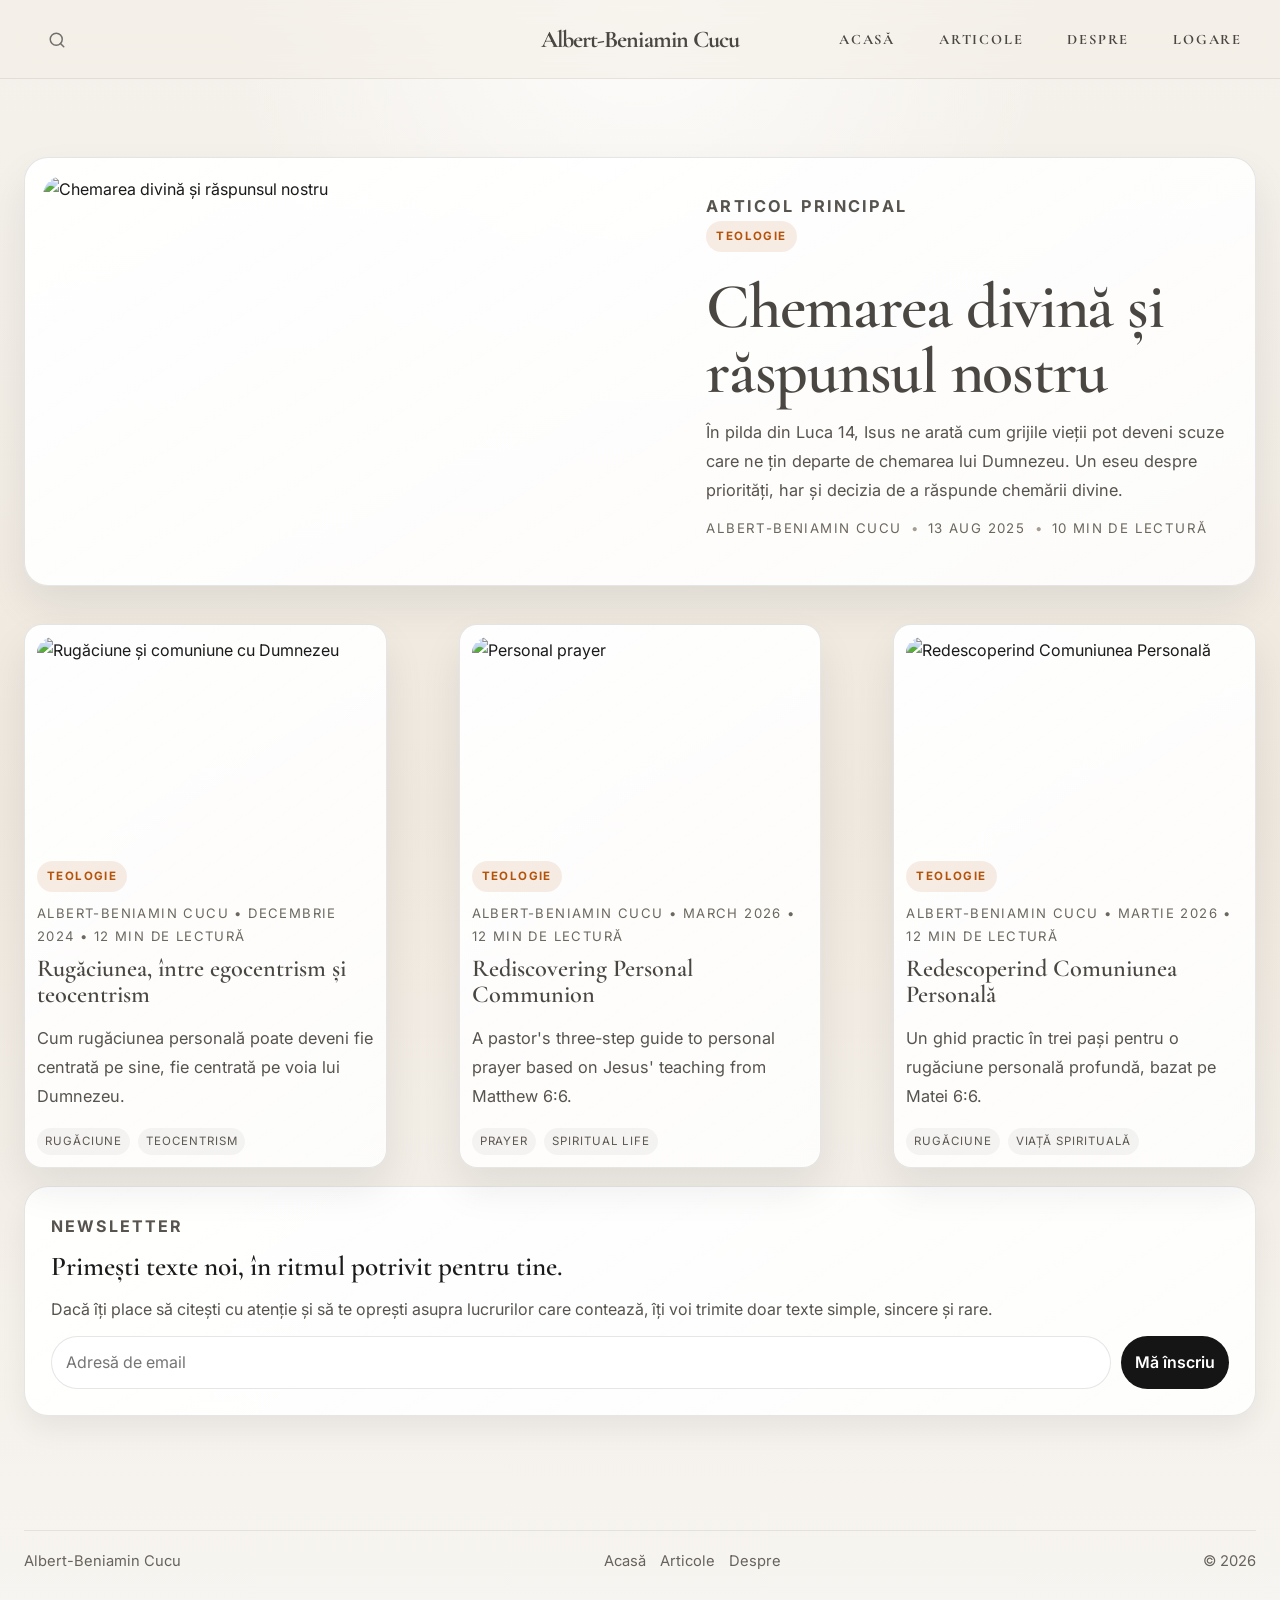
==== commit 5e494232: "Update index.html" ====
--- a/index.html
+++ b/index.html
@@ -43,8 +43,8 @@
 </header>
     <main class="container-grid">
         <section class="editorial-hero">
+            <!-- Text dedeusbt de header, in caz de vreau sa ma intorc la original 
             <p class="eyebrow">Blog</p>
-            <!--
             <h1>Textele de aici pornesc din conversații simple și din întrebări serioase, scrise într-un limbaj clar și ușor de înțeles.</h1>
             -->
         </section>
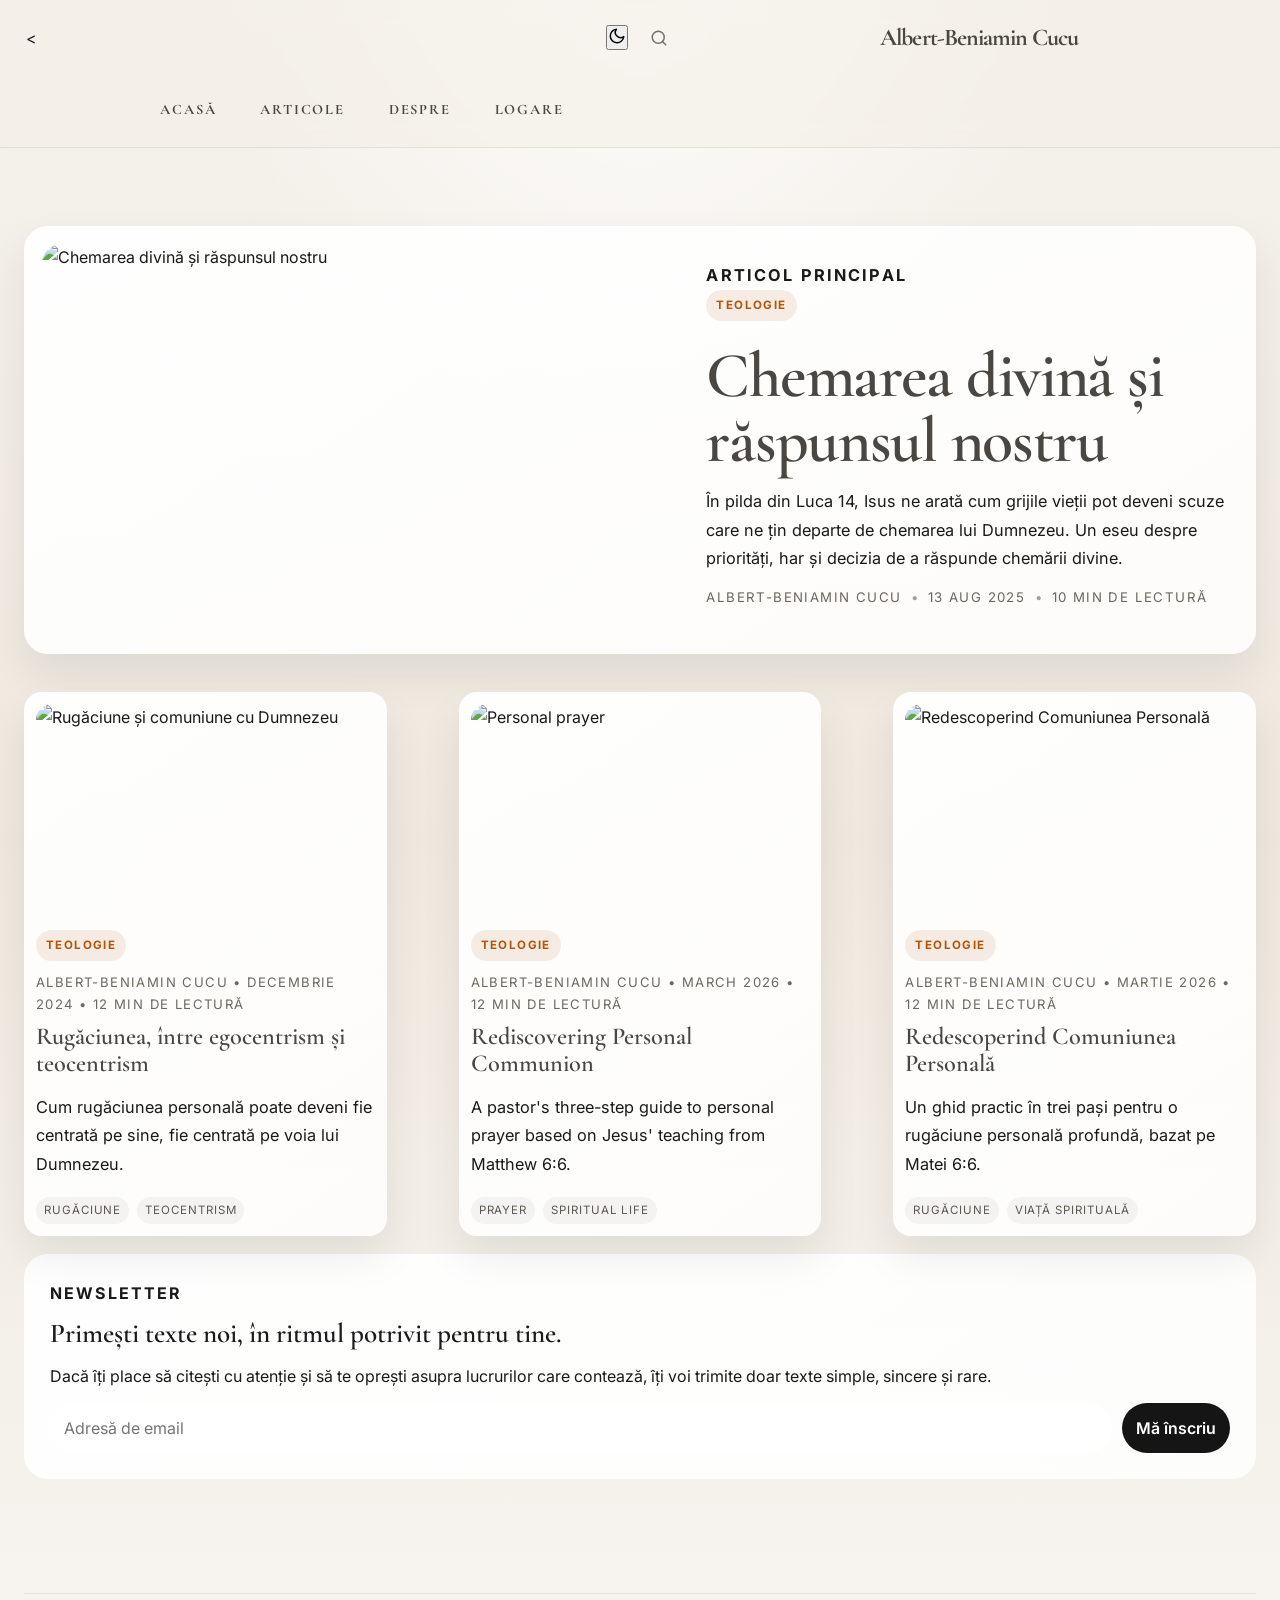
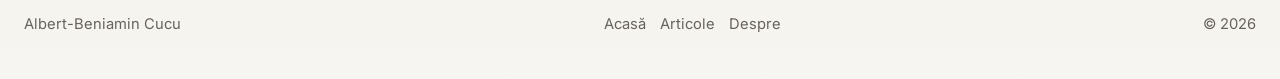
==== commit 5e6b2580: "Update index.html" ====
--- a/index.html
+++ b/index.html
@@ -13,17 +13,39 @@
     <header>
     <div class="site-header">
         <!-- STÂNGA: Bara de căutare -->
-        <div class="header-left">
-            <form action="cautare.html" method="GET" class="search-trigger-container" id="search-form">
-                <input type="search" name="q" placeholder="Caută..." class="expandable-search" id="search-input" autocomplete="off">
-                <label for="search-input" class="search-label" aria-label="Deschide căutarea">
-                    <svg class="lupa-svg" width="18" height="18" viewBox="0 0 24 24" fill="none" stroke="currentColor" stroke-width="2" stroke-linecap="round" stroke-linejoin="round">
-                        <circle cx="11" cy="11" r="8"></circle>
-                        <line x1="21" y1="21" x2="16.65" y2="16.65"></line>
-                    </svg>
-                </label>
-            </form>
-        </div>
+        <<div class="header-left">
+    <!-- BUTON TOGGLE DARK MODE -->
+    <button id="theme-toggle" class="theme-btn" aria-label="Schimbă tema" title="Lumină / Întuneric">
+        <!-- Iconiță Lună (pentru Tema Light) -->
+        <svg id="moon-icon" class="theme-icon" width="18" height="18" viewBox="0 0 24 24" fill="none" stroke="currentColor" stroke-width="2" stroke-linecap="round" stroke-linejoin="round">
+            <path d="M21 12.79A9 9 0 1 1 11.21 3 7 7 0 0 0 21 12.79z"></path>
+        </svg>
+        <!-- Iconiță Soare (pentru Tema Dark) -->
+        <svg id="sun-icon" class="theme-icon" style="display:none;" width="18" height="18" viewBox="0 0 24 24" fill="none" stroke="currentColor" stroke-width="2" stroke-linecap="round" stroke-linejoin="round">
+            <circle cx="12" cy="12" r="5"></circle>
+            <line x1="12" y1="1" x2="12" y2="3"></line>
+            <line x1="12" y1="21" x2="12" y2="23"></line>
+            <line x1="4.22" y1="4.22" x2="5.64" y2="5.64"></line>
+            <line x1="18.36" y1="18.36" x2="19.78" y2="19.78"></line>
+            <line x1="1" y1="12" x2="3" y2="12"></line>
+            <line x1="21" y1="12" x2="23" y2="12"></line>
+            <line x1="4.22" y1="19.78" x2="5.64" y2="18.36"></line>
+            <line x1="18.36" y1="5.64" x2="19.78" y2="4.22"></line>
+        </svg>
+    </button>
+
+    <!-- FORMULAR CĂUTARE (Rămâne neschimbat) -->
+    <form action="cautare.html" method="GET" class="search-trigger-container" id="search-form">
+        <input type="search" name="q" placeholder="Caută..." class="expandable-search" id="search-input" autocomplete="off">
+        <label for="search-input" class="search-label" aria-label="Deschide căutarea">
+            <svg class="lupa-svg" width="18" height="18" viewBox="0 0 24 24" fill="none" stroke="currentColor" stroke-width="2" stroke-linecap="round" stroke-linejoin="round">
+                <circle cx="11" cy="11" r="8"></circle>
+                <line x1="21" y1="21" x2="16.65" y2="16.65"></line>
+            </svg>
+        </label>
+    </form>
+</div>
+
 
         <!-- CENTRU: Logo simplu și elegant -->
         <a href="index.html" class="logo">Albert-Beniamin Cucu</a>
--- a/style.css
+++ b/style.css
@@ -1,17 +1,70 @@
 @import url('https://fonts.googleapis.com/css2?family=Cormorant+Garamond:ital,wght@0,300;0,400;0,500;0,600;1,400&family=Inter:wght@400;500;600;700&display=swap');
 
+/* ============================================================
+   SISTEM DE CULORI UNIFICAT (V2)
+   ============================================================ */
 :root {
+  /* --- TEMA LIGHT (Hârtie Originală) --- */
   --bg: #f4f3f0;
-  --surface: rgba(255, 255, 255, 0.92);
-  --surface-strong: #fffdfa;
+  --bg-alt: rgba(244, 239, 230, 0.86);
+  --bg-card: #ffffff;
+  --bg-input: #ffffff;
+  --bg-overlay: rgba(0, 0, 0, 0.1);
+
   --text: #1a1a1a;
-  --muted: #57534e;
+  --text-body: #57534e;
+  --text-sec: rgba(18, 18, 18, 0.6);
+  --text-muted: rgba(17, 17, 17, 0.4);
+  --text-faint: rgba(17, 17, 17, 0.05);
+
   --accent: #b45309;
-  --line: rgba(17, 17, 17, 0.10);
+  --accent-hover: #92400e;
+  --accent-bg: rgba(180, 83, 9, 0.05);
+  
+  --border: rgba(17, 17, 17, 0.10);
   --shadow: 0 20px 42px rgba(15, 23, 42, 0.08);
-  --shadow-soft: 0 14px 28px rgba(15, 23, 42, 0.06);
+  
   --serif: 'Cormorant Garamond', serif;
   --sans: 'Inter', sans-serif;
+  --transition: all 0.4s cubic-bezier(0.4, 0, 0.2, 1);
+}
+
+/* --- TEMA DARK (Midnight Editorial - Codul tău) --- */
+.dark {
+    --bg: #0e0e11;
+    --bg-alt: #16161a;
+    --bg-card: #1c1c21;
+    --bg-input: #141418;
+    --bg-overlay: rgba(0, 0, 0, 0.5);
+
+    --text: #e4e3e1;
+    --text-body: #a0a0a0;
+    --text-sec: #6e6e78;
+    --text-muted: #48484f;
+    --text-faint: #2a2a32;
+
+    --border: rgba(255, 255, 255, 0.06);
+    --accent: #d4a054;
+    --accent-hover: #e0b56a;
+    --accent-bg: rgba(212, 160, 84, 0.07);
+
+    --shadow: 0 20px 42px rgba(0, 0, 0, 0.4);
+}
+
+/* --- SETĂRI GENERALE --- */
+* { box-sizing: border-box; margin: 0; padding: 0; }
+
+html { scroll-behavior: smooth; }
+
+/* Adăugăm tranziția pe body ca să se schimbe culorile lin */
+body {
+    background-color: var(--bg);
+    color: var(--text);
+    transition: background-color 0.4s ease, color 0.4s ease;
+    font-family: var(--sans);
+    line-height: 1.65;
+    overflow-x: hidden;
+    -webkit-font-smoothing: antialiased;
 }
 
 * { box-sizing: border-box; margin: 0; padding: 0; }
@@ -1117,88 +1170,94 @@
     font-style: italic;
 }
 /* ============================================================
-   9. RESPONSIVE DESIGN (OPTIMIZAT PENTRU MOBIL - NOTA 10)
+   9. RESPONSIVE DESIGN (MOBIL - LOGO SUS, NAV + LUPA PE UN RÂND)
    ============================================================ */
 @media (max-width: 768px) {
-    /* 1. Header ultra-subțire și transparent */
     header {
-        padding: 8px 0 !important;
-        background: rgba(244, 239, 230, 0.6) !important;
+        padding: 8px 20px !important;
+        background: rgba(244, 239, 230, 0.65) !important;
         backdrop-filter: blur(15px) !important;
-        -webkit-backdrop-filter: blur(15px) !important;
     }
 
-    /* 2. Re-aranjare layout: Căutare în stânga, Navigație în dreapta */
+    /* Transformăm header-ul într-un Grid de 2 coloane x 2 rânduri */
     .site-header {
-        grid-template-columns: auto 1fr !important; /* Scoatem coloana de logo */
-        gap: 0 !important;
-        padding: 0 15px !important;
+        display: grid !important;
+        grid-template-columns: auto 1fr !important; /* Coloana 1 (Lupa), Coloana 2 (Navigația) */
+        grid-template-rows: auto auto !important;    /* Rândul 1 (Logo), Rândul 2 (Restul) */
+        gap: 8px 0 !important;
+        align-items: center !important;
     }
 
-    /* 3. ASCUNDEM LOGO-UL (Numele) DOAR PE MOBIL */
+    /* 1. LOGO - Îl forțăm să ocupe ambele coloane pe primul rând */
     .logo {
-        display: none !important;
+        grid-column: 1 / span 2 !important;
+        grid-row: 1 !important;
+        display: block !important;
+        text-align: center !important;
+        font-size: 1.15rem !important;
+        margin: 0 auto 2px !important;
+        width: 100% !important;
     }
 
-    /* 4. Stiluri Navigație (Home, Articole, Despre) */
+    /* 2. LUPA (STÂNGA) - Rămâne pe rândul 2, coloana 1 */
+    .header-left {
+        grid-column: 1 !important;
+        grid-row: 2 !important;
+        display: flex !important;
+        justify-content: flex-start !important;
+        align-items: center !important;
+    }
+
+    /* 3. NAVIGAȚIA (DREAPTA) - Rămâne pe rândul 2, coloana 2 */
     .header-right {
+        grid-column: 2 !important;
+        grid-row: 2 !important;
+        display: flex !important;
         justify-content: flex-end !important;
-        gap: 12px !important; /* Spațiu între link-uri */
+        gap: 12px !important;
     }
 
     .header-right a {
-        font-size: 0.65rem !important;
-        letter-spacing: 1px !important;
+        font-size: 0.62rem !important;
+        letter-spacing: 0.5px !important;
         font-weight: 700;
         text-transform: uppercase;
-        color: var(--text-main) !important;
-        padding: 5px 2px !important;
     }
 
-    /* 5. Căutarea pe mobil */
-    .header-left {
-        display: flex !important;
-        align-items: center !important;
+    /* Ajustări fine pentru input-ul de căutare să nu "rupă" rândul */
+    .expandable-search:focus {
+        width: 100px !important;
+        font-size: 0.85rem !important;
     }
 
-    .expandable-search:focus {
-        width: 110px !important; /* Se deschide suficient cât să nu înghesuie meniul */
-        font-size: 0.85rem !important;
-        background: rgba(255,255,255,0.3) !important;
-        border-radius: 4px;
+    .lupa-svg {
+        width: 17px !important;
+        height: 17px !important;
     }
 
-    .lupa-svg {
-        width: 18px;
-        height: 18px;
+    /* 4. FIX CONȚINUT (Margini de 20px) */
+    .essay-header, 
+    .article-top-section, 
+    .container-reading, 
+    .essay-content {
+        padding-left: 20px !important;
+        padding-right: 20px !important;
+        box-sizing: border-box !important;
     }
 
-    /* 6. Ajustări conținut pagină pentru a câștiga spațiu */
-    .editorial-hero {
-        margin: 25px auto 15px !important;
+    .essay-header h1 {
+        font-size: 1.9rem !important;
+        line-height: 1.2 !important;
     }
-
-    .editorial-hero h1 {
-        font-size: 2.2rem !important;
-        padding: 0 10px;
-    }
-
-    /* Protejăm marginile textului în articole */
-    .container-reading, .essay-content {
-        padding: 30px 20px !important;
-    }
-}
-
-/* Fix pentru ecrane foarte înguste (sub 360px) */
+}
+
+/* Fix pentru ecrane foarte mici */
 @media (max-width: 360px) {
-    .header-right {
-        gap: 8px !important;
-    }
-    .header-right a {
-        font-size: 0.6rem !important;
-        letter-spacing: 0.5px !important;
-    }
-}
+    .header-right { gap: 8px !important; }
+    .header-right a { font-size: 0.58rem !important; }
+    .logo { font-size: 1rem !important; }
+}
+
 /* ===== STILURI PAGINA AUTENTIFICARE ===== */
 .auth-wrapper {
     min-height: 80vh;
@@ -1287,51 +1346,298 @@
     font-weight: 700;
     cursor: pointer;
 }
-/* ===== STILURI PAGINA DESPRE (AUTOR) ===== */
-
+/* ============================================================
+   1. STILURI PAGINA DESPRE (Rămân neschimbate pentru profil)
+   ============================================================ */
 .profile-image-wrapper {
-    margin: 40px auto 20px;
-    width: 180px;
-    height: 180px;
+    margin: 60px auto 30px;
+    width: 200px;
+    height: 200px;
 }
 
 .about-round-img {
     width: 100%;
     height: 100%;
     object-fit: cover;
-    border-radius: 50%; /* Face imaginea rotundă */
-    border: 3px solid white;
-    box-shadow: 0 10px 25px rgba(0,0,0,0.1);
+    border-radius: 50%;
+    border: 4px solid white;
+    box-shadow: 0 15px 35px rgba(0,0,0,0.1);
 }
 
 .section-divider {
     border: none;
     border-top: 1px solid var(--line);
-    margin: 40px 0;
+    margin: 50px 0;
     width: 100%;
-    opacity: 0.3;
+    opacity: 0.2;
 }
 
 .english-text {
-    font-style: normal;
-    border-left: 2px solid rgba(180, 83, 9, 0.2);
-    padding-left: 25px;
-}
-
+    border-left: 2px solid rgba(74, 71, 67, 0.1);
+    padding-left: 30px;
+}
+
+/* ============================================================
+   SISTEM DE DESIGN UNITAR: EDITORIAL DIVIDERS (Nota 10)
+   Folosit pentru: Share, Autor, Susținere, Recenzii
+   ============================================================ */
+
+/* Stilul de bază pentru fiecare secțiune de la finalul articolului */
+.editorial-divider-section {
+    max-width: 500px; /* Lățime compactă de jurnal */
+    margin: 0 auto;
+    padding: 60px 0;
+    text-align: center;
+    border-top: 1px solid var(--line) !important; /* Linia artistică pe care o doreai */
+}
+
+/* --- 1. Stil Distribuire --- */
+.share-row-minimal {
+    display: flex;
+    justify-content: center;
+    gap: 30px;
+    margin-top: 20px;
+}
+.share-icon-btn { color: var(--text-muted); transition: var(--transition); }
+.share-icon-btn:hover { color: var(--accent); transform: translateY(-3px); }
+
+/* --- 2. Stil Semnătură Autor --- */
+.author-signature { display: flex; flex-direction: column; align-items: center; }
+.author-img-mini {
+    width: 80px; height: 80px;
+    border-radius: 50%;
+    object-fit: cover;
+    margin-bottom: 15px;
+    border: 1px solid var(--line);
+}
+.author-bio-mini {
+    font-family: var(--serif);
+    font-size: 1.05rem;
+    font-style: italic;
+    color: var(--text-muted);
+    max-width: 420px;
+    line-height: 1.5;
+}
+
+/* ============================================================
+   3. STIL SUSȚINERE (REPARAT PENTRU LIZIBILITATE MAXIMĂ)
+   ============================================================ */
+
+.support-title { 
+    font-family: var(--serif); 
+    font-size: 1.8rem; 
+    color: var(--text-main); 
+    margin-bottom: 15px; 
+}
+
+.support-text { 
+    font-size: 0.95rem; 
+    color: var(--text-muted); 
+    margin-bottom: 30px; 
+    line-height: 1.6; 
+}
+
+/* BUTOANELE ÎN STARE NORMALĂ (Neselectate) */
+.s-choice {
+    background: #ffffff !important;
+    border: 1px solid var(--line) !important;
+    padding: 10px 15px !important;
+    border-radius: 10px !important;
+    font-size: 0.75rem !important;
+    font-weight: 700 !important;
+    text-transform: uppercase !important;
+    color: #4a4743 !important; /* Gri închis pentru text pe fundal alb */
+    cursor: pointer;
+    transition: all 0.3s cubic-bezier(0.4, 0, 0.2, 1);
+}
+
+/* BUTONUL ÎN STARE ACTIVĂ (Când este selectat) */
+.s-choice.active {
+    background: #4a4743 !important; /* Fundal gri-antracit (ca restul site-ului) */
+    color: #f5f2ed !important;      /* TEXT CREM/BEJ (NU ALB) - MULT MAI LIZIBIL ȘI ELEGANT */
+    border-color: #4a4743 !important;
+    box-shadow: inset 0 2px 4px rgba(0,0,0,0.1); /* Efect discret de apăsare */
+}
+
+/* Efect de Hover (când treci cu mouse-ul dar nu ai apăsat încă) */
+.s-choice:hover:not(.active) {
+    border-color: var(--accent) !important;
+    color: var(--accent) !important;
+    background: #fdfdfb !important;
+}
+
+/* Butonul final de trimitere */
+.support-submit-btn {
+    background: var(--accent) !important;
+    color: #ffffff !important;
+    padding: 14px 40px !important;
+    font-size: 1rem !important;
+    margin-top: 25px;
+    border-radius: 999px !important;
+    border: none !important;
+    font-weight: 700;
+    cursor: pointer;
+    transition: transform 0.2s ease;
+}
+
+.support-submit-btn:hover {
+    transform: translateY(-2px);
+    box-shadow: 0 10px 20px rgba(180, 83, 9, 0.2);
+}
+
+
+/* FIX: Starea activă (Text alb pe fundal închis) */
+.s-choice.active {
+    background: var(--text-main) !important;
+    color: #ffffff !important; /* ACUM TEXTUL ESTE ALB ȘI VIZIBIL */
+    border-color: var(--text-main) !important;
+}
+
+.s-choice:hover:not(.active) {
+    border-color: var(--accent) !important;
+    color: var(--accent) !important;
+}
+
+.support-submit-btn {
+    background: var(--accent) !important;
+    color: white !important;
+    padding: 12px 30px !important;
+    font-size: 0.9rem !important;
+    margin-top: 20px;
+    border-radius: 999px !important;
+    border: none !important;
+}
+
+/* --- 4. Stil Recenzii (Păstrăm interactivitatea) --- */
+.reviews-top-bar { display: flex; flex-direction: column; align-items: center; gap: 8px; }
+.reviews-label { font-size: 0.7rem; text-transform: uppercase; letter-spacing: 2px; color: var(--text-muted); }
+.review-icon-label { cursor: pointer; color: var(--text-main); padding: 10px; transition: var(--transition); }
+.review-icon-label:hover { color: var(--accent); transform: scale(1.1); }
+
+.expandable-review-box {
+    width: 100%; max-height: 0; overflow: hidden; opacity: 0;
+    transition: all 0.5s cubic-bezier(0.4, 0, 0.2, 1);
+}
+#toggle-review-input:checked ~ .expandable-review-box { max-height: 250px; opacity: 1; margin-top: 20px; }
+
+#new-comment {
+    width: 100%; height: 90px;
+    background: #fdfdfb; border: 1px solid var(--line);
+    border-radius: 12px; padding: 15px; font-family: var(--serif); font-size: 1rem;
+}
+
+/* --- Ajustare Mobil --- */
 @media (max-width: 768px) {
-    .profile-image-wrapper {
-        width: 140px;
-        height: 140px;
-    }
-    .english-text {
-        padding-left: 15px;
-    }
-}
-
-
-
-
-
-
-
-
+    .editorial-divider-section { padding: 40px 20px; border-top: 1px solid var(--line) !important; }
+    .support-row { flex-wrap: wrap; gap: 8px; }
+    .s-choice { flex: 1 1 30%; }
+}
+/* ===== REPARARE SUMĂ PERSONALIZATĂ ===== */
+.s-custom-input-wrapper {
+    max-height: 0;
+    overflow: hidden;
+    opacity: 0;
+    transition: all 0.4s ease; /* Animație fluidă */
+}
+
+/* Clasa adăugată de JavaScript când apeși pe "Alta" */
+.s-custom-input-wrapper.active {
+    max-height: 80px;
+    opacity: 1;
+    margin-bottom: 20px;
+}
+
+#s-custom-field {
+    width: 100%;
+    max-width: 220px;
+    background: transparent;
+    border: none;
+    border-bottom: 1px solid var(--accent);
+    text-align: center;
+    font-family: var(--serif);
+    font-size: 1.2rem;
+    padding: 10px 0;
+    outline: none;
+}
+
+/* ===== REPARARE MODAL (POPUP) RECENZII ===== */
+.modal-overlay {
+    position: fixed;
+    top: 0; left: 0; 
+    width: 100vw; height: 100vh;
+    background: rgba(18, 18, 18, 0.4); /* Fundal întunecat transparent */
+    backdrop-filter: blur(10px);       /* Efect de blur pe fundal */
+    display: none;                     /* Ascuns implicit */
+    z-index: 9999 !important;          /* Deasupra oricărui alt element */
+    align-items: center;
+    justify-content: center;
+    padding: 20px;
+}
+
+/* Când modalul are clasa active, devine vizibil */
+.modal-overlay.active {
+    display: flex !important;
+}
+
+.modal-card {
+    background: #fffdfa;
+    width: 100%;
+    max-width: 500px;
+    max-height: 80vh;
+    border-radius: 28px;
+    padding: 35px;
+    box-shadow: 0 40px 100px rgba(0,0,0,0.3);
+    display: flex;
+    flex-direction: column;
+    position: relative;
+    animation: modalPop 0.4s cubic-bezier(0.175, 0.885, 0.32, 1.275);
+}
+
+@keyframes modalPop {
+    from { transform: scale(0.9); opacity: 0; }
+    to { transform: scale(1); opacity: 1; }
+}
+
+.modal-header {
+    display: flex;
+    justify-content: space-between;
+    align-items: center;
+    margin-bottom: 20px;
+    border-bottom: 1px solid var(--line);
+    padding-bottom: 15px;
+}
+
+.close-btn {
+    background: none; border: none; font-size: 2.5rem; cursor: pointer; color: var(--text-muted);
+}
+
+.modal-body {
+    overflow-y: auto; /* Scroll în interiorul ferestrei */
+    flex-grow: 1;
+}
+
+.view-all-btn {
+    background: transparent;
+    border: none;
+    font-family: var(--serif);
+    font-size: 0.95rem;
+    color: var(--text-main);
+    cursor: pointer;
+    margin-top: 25px;
+    text-decoration: underline;
+    opacity: 0.7;
+}
+
+
+
+
+
+
+
+
+
+
+
+
+
+
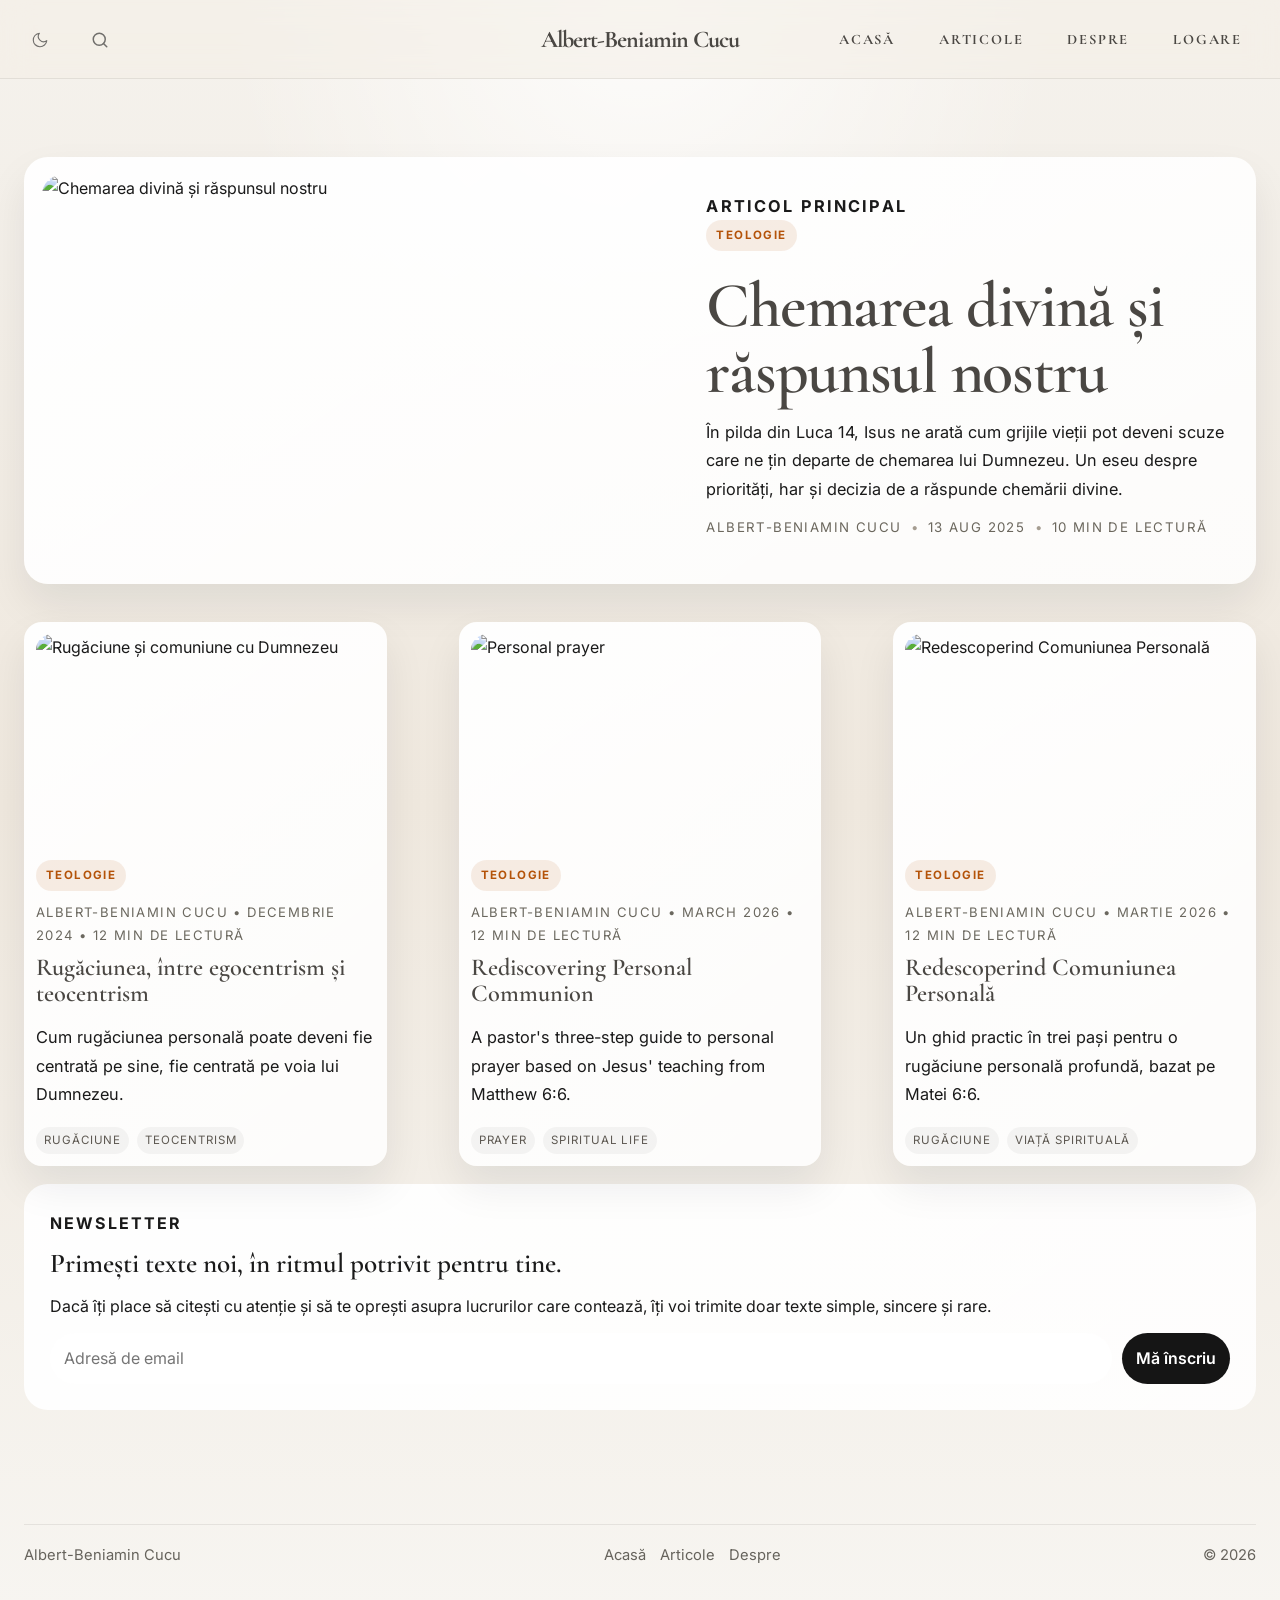
==== commit a1ab84ac: "Update index.html" ====
--- a/index.html
+++ b/index.html
@@ -13,7 +13,7 @@
     <header>
     <div class="site-header">
         <!-- STÂNGA: Bara de căutare -->
-        <<div class="header-left">
+        <div class="header-left">
     <!-- BUTON TOGGLE DARK MODE -->
     <button id="theme-toggle" class="theme-btn" aria-label="Schimbă tema" title="Lumină / Întuneric">
         <!-- Iconiță Lună (pentru Tema Light) -->
--- a/style.css
+++ b/style.css
@@ -1627,17 +1627,44 @@
     text-decoration: underline;
     opacity: 0.7;
 }
-
-
-
-
-
-
-
-
-
-
-
-
-
-
+/* ===== STIL BUTON THEME TOGGLE ===== */
+.header-left {
+    display: flex;
+    align-items: center;
+    gap: 15px; /* Spațiu între butonul de temă și lupă */
+}
+
+.theme-btn {
+    background: none;
+    border: none;
+    cursor: pointer;
+    color: var(--text); /* Folosește variabila ta de text */
+    padding: 5px;
+    display: flex;
+    align-items: center;
+    transition: transform 0.3s ease, opacity 0.3s ease;
+    opacity: 0.6;
+}
+
+.theme-btn:hover {
+    opacity: 1;
+    transform: rotate(15deg) scale(1.1);
+}
+
+.theme-icon {
+    stroke-width: 1.5px; /* Linii fine pentru un aspect profesional */
+}
+
+
+
+
+
+
+
+
+
+
+
+
+
+
